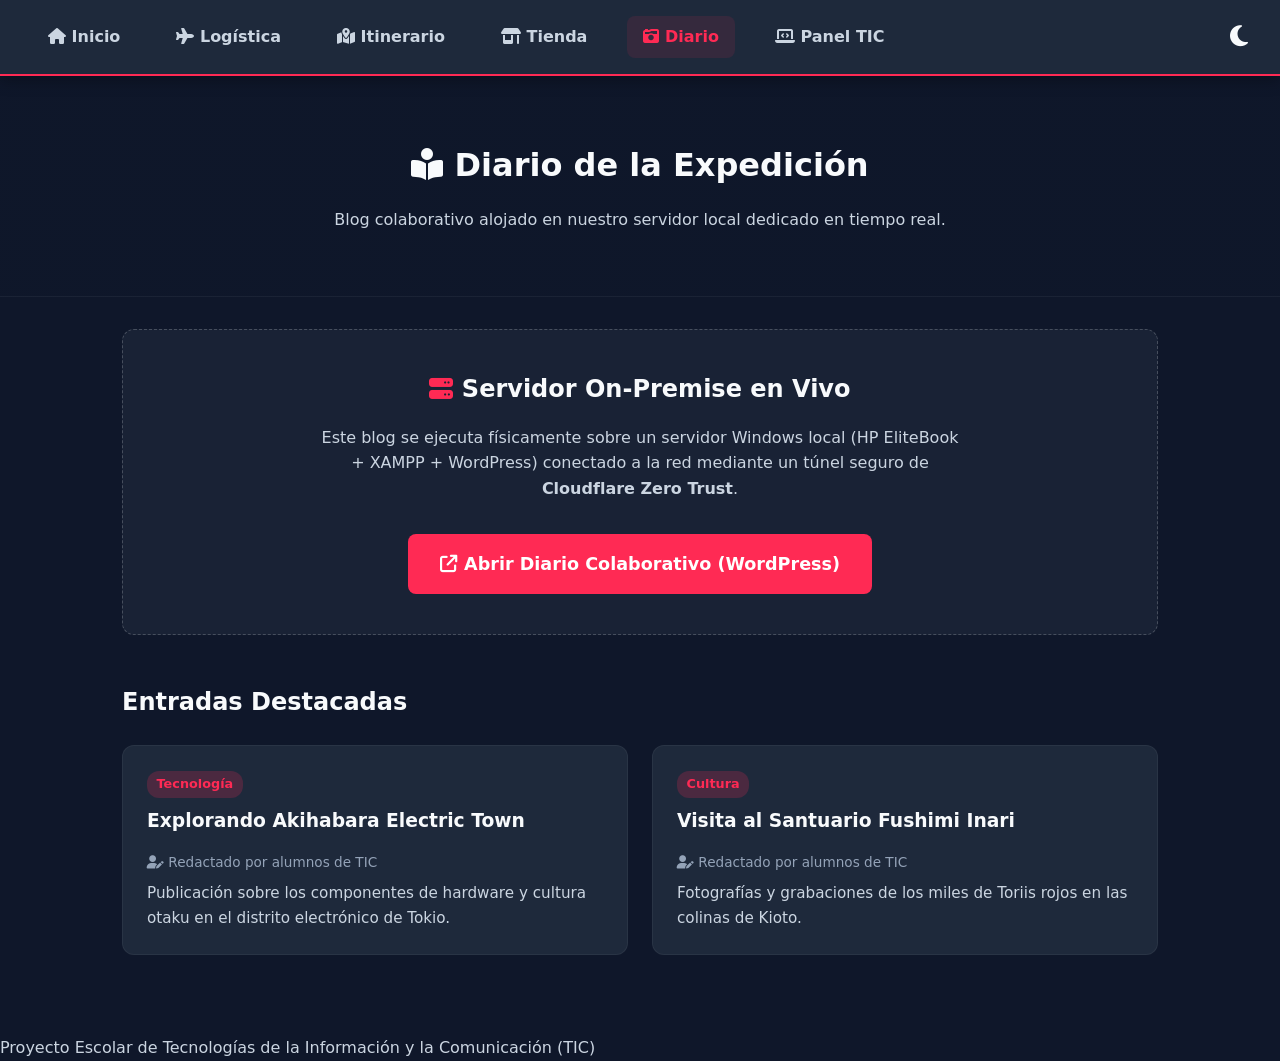
==== blog.html @ 3f595bf6 "Add files via upload" ====
<!DOCTYPE html>
<html lang="es">
<head>
  <meta charset="UTF-8">
  <meta name="viewport" content="width=device-width, initial-scale=1.0">
  <title>Diario de Viaje | Expedición Japón 2027</title>
  <link rel="stylesheet" href="https://cdnjs.cloudflare.com/ajax/libs/font-awesome/6.4.0/css/all.min.css">
  <link rel="stylesheet" href="css/style.css">
</head>
<body>

  <nav style="display: flex; justify-content: space-between; align-items: center; flex-wrap: wrap;">
    <button id="menu-toggle" class="btn-menu" title="Abrir menú">
      <i class="fa-solid fa-bars"></i>
    </button>
    <div class="nav-links" id="nav-links">
      <a href="index.html"><i class="fa-solid fa-house"></i> Inicio</a>
      <a href="logistica.html"><i class="fa-solid fa-plane"></i> Logística</a>
      <a href="itinerario.html"><i class="fa-solid fa-map-location-dot"></i> Itinerario</a>
      <a href="tienda.html"><i class="fa-solid fa-shop"></i> Tienda</a>
      <a href="blog.html" class="active"><i class="fa-solid fa-camera-retro"></i> Diario</a>
      <a href="proyecto-tic.html"><i class="fa-solid fa-laptop-code"></i> Panel TIC</a>
    </div>
    <button id="theme-toggle" class="btn-theme" title="Modo Tokyo Night">
      <i class="fa-solid fa-moon"></i>
    </button>
  </nav>

  <header>
    <h1><i class="fa-solid fa-book-open-reader"></i> Diario de la Expedición</h1>
    <p>Blog colaborativo alojado en nuestro servidor local dedicado en tiempo real.</p>
  </header>

  <div class="container">
    
    <!-- Portal de acceso al Servidor Físico -->
    <section class="reveal" style="text-align: center; background: rgba(30, 41, 59, 0.7); padding: 2.5rem 1.5rem; border-radius: 12px; border: 1px dashed rgba(255,255,255,0.2);">
      <h2><i class="fa-solid fa-server" style="color: var(--primary);"></i> Servidor On-Premise en Vivo</h2>
      <p style="margin: 1rem auto; max-width: 650px; color: #cbd5e1;">
        Este blog se ejecuta físicamente sobre un servidor Windows local (HP EliteBook + XAMPP + WordPress) conectado a la red mediante un túnel seguro de <strong>Cloudflare Zero Trust</strong>.
      </p>
      
      <!-- Reemplaza el href con la URL que te arroje Cloudflare Tunnel en clase -->
      <a href="https://tu-blog-japon.trycloudflare.com" target="_blank" class="btn-submit" style="display: inline-block; text-decoration: none; font-size: 1.1rem; padding: 1rem 2rem; margin-top: 1rem;">
        <i class="fa-solid fa-arrow-up-right-from-square"></i> Abrir Diario Colaborativo (WordPress)
      </a>
    </section>

    <!-- Muestra gráfica de publicaciones -->
    <section class="reveal">
      <h2>Entradas Destacadas</h2>
      <div class="blog-grid" style="display: grid; grid-template-columns: repeat(auto-fit, minmax(280px, 1fr)); gap: 1.5rem; margin-top: 1.5rem;">
        
        <article class="blog-card" style="background: #1E293B; border-radius: 12px; overflow: hidden; border: 1px solid rgba(255,255,255,0.05);">
          <div class="blog-content" style="padding: 1.5rem;">
            <span class="badge" style="margin-bottom: 0.5rem; display: inline-block;">Tecnología</span>
            <h3>Explorando Akihabara Electric Town</h3>
            <p class="blog-author" style="font-size: 0.85rem; color: #94a3b8; margin: 0.5rem 0;"><i class="fa-solid fa-user-pen"></i> Redactado por alumnos de TIC</p>
            <p style="font-size: 0.95rem; color: #cbd5e1;">Publicación sobre los componentes de hardware y cultura otaku en el distrito electrónico de Tokio.</p>
          </div>
        </article>

        <article class="blog-card" style="background: #1E293B; border-radius: 12px; overflow: hidden; border: 1px solid rgba(255,255,255,0.05);">
          <div class="blog-content" style="padding: 1.5rem;">
            <span class="badge" style="margin-bottom: 0.5rem; display: inline-block;">Cultura</span>
            <h3>Visita al Santuario Fushimi Inari</h3>
            <p class="blog-author" style="font-size: 0.85rem; color: #94a3b8; margin: 0.5rem 0;"><i class="fa-solid fa-user-pen"></i> Redactado por alumnos de TIC</p>
            <p style="font-size: 0.95rem; color: #cbd5e1;">Fotografías y grabaciones de los miles de Toriis rojos en las colinas de Kioto.</p>
          </div>
        </article>

      </div>
    </section>
  </div>

  <footer>
    <p>Proyecto Escolar de Tecnologías de la Información y la Comunicación (TIC)</p>
  </footer>

  <script src="js/main.js"></script>
</body>
</html>
---- css/style.css ----
/* ========================================== */
/* VARIABLES GENERALES (TEMA TOKYO NIGHT)     */
/* ========================================== */
:root {
  --bg-color: #0f172a;        /* Fondo oscuro azulado */
  --card-bg: #1e293b;         /* Fondo de los contenedores/tarjetas */
  --text-main: #cbd5e1;       /* Gris claro para párrafos */
  --heading-color: #f8fafc;   /* Blanco para títulos */
  --primary: #FF2A54;         /* Rojo Japón vibrante */
  --primary-dark: #D90429;    /* Rojo Japón oscuro (hover) */
}

/* ========================================== */
/* RESET Y ESTILOS BASE                       */
/* ========================================== */
* {
  margin: 0;
  padding: 0;
  box-sizing: border-box;
  font-family: 'Segoe UI', system-ui, -apple-system, sans-serif;
}

body {
  background-color: var(--bg-color);
  color: var(--text-main);
  line-height: 1.6;
  overflow-x: hidden;
}

h1, h2, h3 {
  color: var(--heading-color);
  margin-bottom: 1rem;
}

.container {
  max-width: 1100px;
  margin: 0 auto;
  padding: 2rem;
}

/* ========================================== */
/* BARRA DE NAVEGACIÓN (NAV)                  */
/* ========================================== */
nav {
  background-color: var(--card-bg);
  padding: 1rem 2rem;
  position: sticky;
  top: 0;
  z-index: 1000;
  box-shadow: 0 4px 15px rgba(0,0,0,0.3);
  border-bottom: 2px solid var(--primary);
}

.nav-links {
  display: flex;
  gap: 1.5rem;
}

.nav-links a {
  color: var(--text-main);
  text-decoration: none;
  font-weight: 600;
  padding: 0.5rem 1rem;
  border-radius: 8px;
  transition: all 0.3s ease;
}

.nav-links a:hover, .nav-links a.active {
  background-color: rgba(255, 42, 84, 0.1);
  color: var(--primary);
}

.btn-menu, .btn-theme {
  background: none;
  border: none;
  color: var(--heading-color);
  font-size: 1.5rem;
  cursor: pointer;
}

.btn-menu {
  display: none; /* Se muestra solo en móviles */
}

/* ========================================== */
/* CABECERAS Y BOTONES                        */
/* ========================================== */
header {
  text-align: center;
  padding: 4rem 2rem;
  background: linear-gradient(rgba(15, 23, 42, 0.9), rgba(15, 23, 42, 0.9)), url('https://images.unsplash.com/photo-1493976040374-85c8e12f0c0e?auto=format&fit=crop&w=1920&q=80') center/cover;
  border-bottom: 1px solid rgba(255,255,255,0.05);
}

.btn-submit {
  background-color: var(--primary);
  color: white;
  padding: 0.8rem 1.5rem;
  border: none;
  border-radius: 8px;
  font-weight: bold;
  cursor: pointer;
  transition: background 0.3s ease, transform 0.2s ease;
}

.btn-submit:hover {
  background-color: var(--primary-dark);
  transform: translateY(-2px);
}

/* ========================================== */
/* LÍNEA DE TIEMPO (ITINERARIO)               */
/* ========================================== */
.timeline {
  position: relative;
  border-left: 3px solid var(--primary);
  margin: 2rem 0;
  padding-left: 2rem;
}

.timeline-item {
  background: var(--card-bg);
  padding: 1.5rem;
  border-radius: 12px;
  margin-bottom: 1.5rem;
  border: 1px solid rgba(255,255,255,0.05);
  position: relative;
}

.timeline-item::before {
  content: '';
  position: absolute;
  width: 15px;
  height: 15px;
  background: var(--primary);
  border-radius: 50%;
  left: -2.6rem;
  top: 1.5rem;
}

.timeline-title {
  font-size: 1.2rem;
  color: var(--heading-color);
  font-weight: bold;
}

.badge {
  background: rgba(255, 42, 84, 0.2);
  color: var(--primary);
  padding: 0.2rem 0.6rem;
  border-radius: 12px;
  font-size: 0.8rem;
  font-weight: bold;
}

/* ========================================== */
/* CUADRÍCULA DEL BLOG Y FORMS (NUEVO)        */
/* ========================================== */
.blog-grid {
  display: grid;
  grid-template-columns: repeat(auto-fit, minmax(300px, 1fr));
  gap: 2rem;
  margin-top: 1rem;
}

.blog-card {
  transition: transform 0.3s ease, box-shadow 0.3s ease;
}

.blog-card:hover {
  transform: translateY(-5px);
  box-shadow: 0 10px 25px rgba(0, 0, 0, 0.4);
}

/* Animación de los elementos al hacer scroll */
.reveal {
  margin-bottom: 3rem;
  animation: fadeIn 0.8s ease-in-out;
}

@keyframes fadeIn {
  from { opacity: 0; transform: translateY(20px); }
  to { opacity: 1; transform: translateY(0); }
}

/* Efecto Sakura (Solo para Index) */
#sakura-container {
  position: fixed;
  top: 0;
  left: 0;
  width: 100vw;
  height: 100vh;
  pointer-events: none;
  z-index: 9999;
  overflow: hidden;
}

.sakura-petal {
  position: absolute;
  background-color: #ffb7c5;
  border-radius: 15px 0px 15px 0px;
  opacity: 0.8;
  animation: fall linear infinite;
}

@keyframes fall {
  0% { transform: translateY(-10vh) rotate(0deg); opacity: 0; }
  10% { opacity: 0.8; }
  100% { transform: translateY(100vh) rotate(360deg); opacity: 0.2; }
}

/* ========================================== */
/* RESPONSIVE DESIGN (MÓVILES)                */
/* ========================================== */
@media (max-width: 768px) {
  .btn-menu {
    display: block;
  }
  .nav-links {
    display: none;
    flex-direction: column;
    width: 100%;
    margin-top: 1rem;
    text-align: center;
  }
  .nav-links.active {
    display: flex;
  }
}
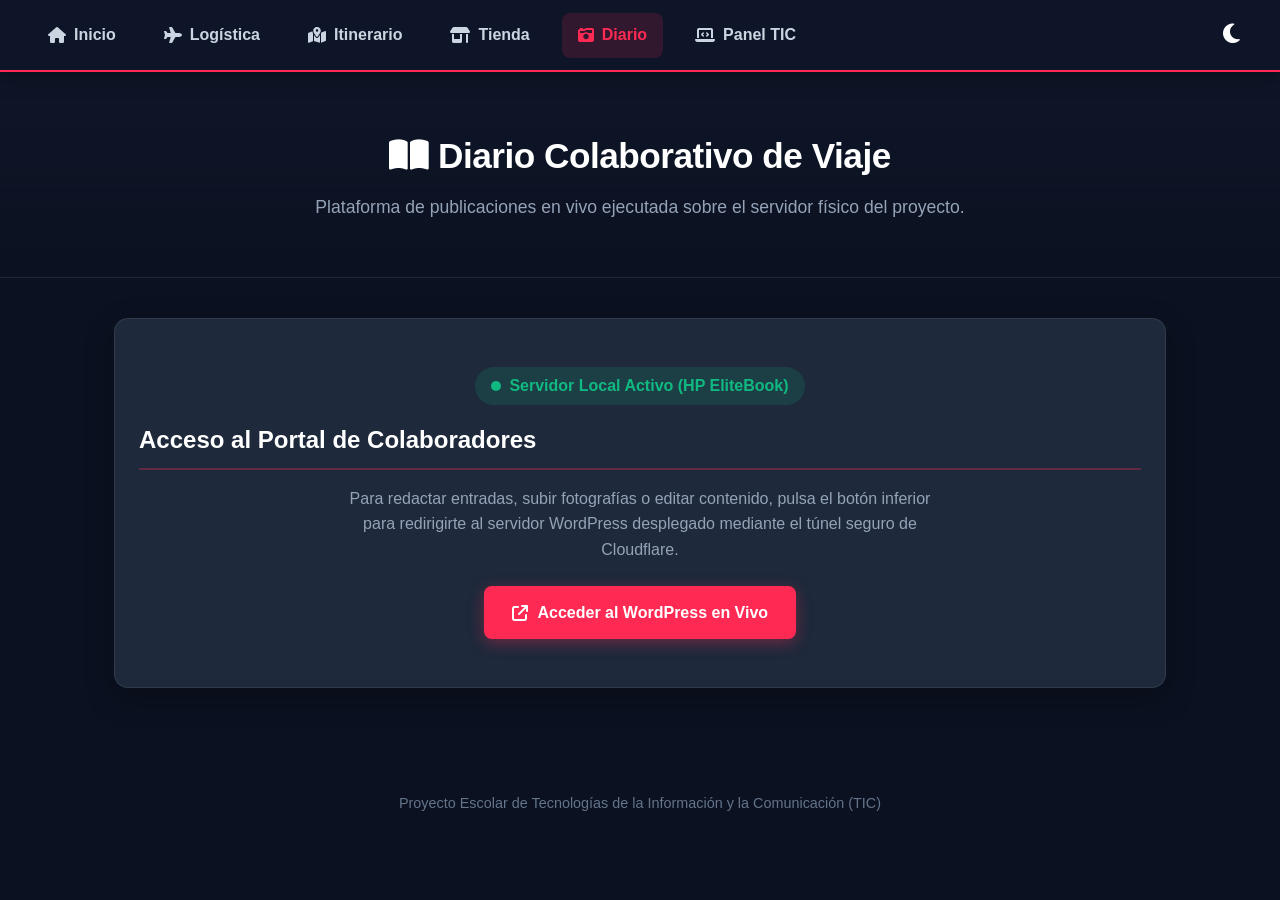
==== commit 539756a8: "Add files via upload" ====
--- a/blog.html
+++ b/blog.html
@@ -9,72 +9,53 @@
 </head>
 <body>
 
-  <nav style="display: flex; justify-content: space-between; align-items: center; flex-wrap: wrap;">
-    <button id="menu-toggle" class="btn-menu" title="Abrir menú">
-      <i class="fa-solid fa-bars"></i>
-    </button>
-    <div class="nav-links" id="nav-links">
-      <a href="index.html"><i class="fa-solid fa-house"></i> Inicio</a>
-      <a href="logistica.html"><i class="fa-solid fa-plane"></i> Logística</a>
-      <a href="itinerario.html"><i class="fa-solid fa-map-location-dot"></i> Itinerario</a>
-      <a href="tienda.html"><i class="fa-solid fa-shop"></i> Tienda</a>
-      <a href="blog.html" class="active"><i class="fa-solid fa-camera-retro"></i> Diario</a>
-      <a href="proyecto-tic.html"><i class="fa-solid fa-laptop-code"></i> Panel TIC</a>
+  <nav>
+    <div style="display: flex; justify-content: space-between; align-items: center; flex-wrap: wrap;">
+      <button id="menu-toggle" class="btn-menu" title="Abrir menú">
+        <i class="fa-solid fa-bars"></i>
+      </button>
+      <div class="nav-links" id="nav-links">
+        <a href="index.html"><i class="fa-solid fa-house"></i> Inicio</a>
+        <a href="logistica.html"><i class="fa-solid fa-plane"></i> Logística</a>
+        <a href="itinerario.html"><i class="fa-solid fa-map-location-dot"></i> Itinerario</a>
+        <a href="tienda.html"><i class="fa-solid fa-shop"></i> Tienda</a>
+        <a href="blog.html" class="active"><i class="fa-solid fa-camera-retro"></i> Diario</a>
+        <a href="proyecto-tic.html"><i class="fa-solid fa-laptop-code"></i> Panel TIC</a>
+      </div>
+      <button id="theme-toggle" class="btn-theme" title="Modo Tokyo Night">
+        <i class="fa-solid fa-moon"></i>
+      </button>
     </div>
-    <button id="theme-toggle" class="btn-theme" title="Modo Tokyo Night">
-      <i class="fa-solid fa-moon"></i>
-    </button>
   </nav>
 
   <header>
-    <h1><i class="fa-solid fa-book-open-reader"></i> Diario de la Expedición</h1>
-    <p>Blog colaborativo alojado en nuestro servidor local dedicado en tiempo real.</p>
+    <h1><i class="fa-solid fa-book-open"></i> Diario Colaborativo de Viaje</h1>
+    <p>Plataforma de publicaciones en vivo ejecutada sobre el servidor físico del proyecto.</p>
   </header>
 
   <div class="container">
     
-    <!-- Portal de acceso al Servidor Físico -->
-    <section class="reveal" style="text-align: center; background: rgba(30, 41, 59, 0.7); padding: 2.5rem 1.5rem; border-radius: 12px; border: 1px dashed rgba(255,255,255,0.2);">
-      <h2><i class="fa-solid fa-server" style="color: var(--primary);"></i> Servidor On-Premise en Vivo</h2>
-      <p style="margin: 1rem auto; max-width: 650px; color: #cbd5e1;">
-        Este blog se ejecuta físicamente sobre un servidor Windows local (HP EliteBook + XAMPP + WordPress) conectado a la red mediante un túnel seguro de <strong>Cloudflare Zero Trust</strong>.
+    <!-- Estado del Servidor Local -->
+    <section class="reveal" style="text-align: center; padding: 3rem 1.5rem;">
+      <div style="display: inline-flex; align-items: center; gap: 0.5rem; background: rgba(16, 185, 129, 0.15); color: #10b981; padding: 0.4rem 1rem; border-radius: 20px; font-weight: bold; margin-bottom: 1rem;">
+        <span style="width: 10px; height: 10px; background: #10b981; border-radius: 50%; display: inline-block;"></span> Servidor Local Activo (HP EliteBook)
+      </div>
+      <h2>Acceso al Portal de Colaboradores</h2>
+      <p style="max-width: 600px; margin: 0.5rem auto 1.5rem; color: #94a3b8;">
+        Para redactar entradas, subir fotografías o editar contenido, pulsa el botón inferior para redirigirte al servidor WordPress desplegado mediante el túnel seguro de Cloudflare.
       </p>
       
-      <!-- Reemplaza el href con la URL que te arroje Cloudflare Tunnel en clase -->
-      <a href="https://tu-blog-japon.trycloudflare.com" target="_blank" class="btn-submit" style="display: inline-block; text-decoration: none; font-size: 1.1rem; padding: 1rem 2rem; margin-top: 1rem;">
-        <i class="fa-solid fa-arrow-up-right-from-square"></i> Abrir Diario Colaborativo (WordPress)
+      <a href="https://tu-blog-japon.trycloudflare.com" target="_blank" class="btn-primary">
+        <i class="fa-solid fa-arrow-up-right-from-square"></i> Acceder al WordPress en Vivo
       </a>
     </section>
 
-    <!-- Muestra gráfica de publicaciones -->
-    <section class="reveal">
-      <h2>Entradas Destacadas</h2>
-      <div class="blog-grid" style="display: grid; grid-template-columns: repeat(auto-fit, minmax(280px, 1fr)); gap: 1.5rem; margin-top: 1.5rem;">
-        
-        <article class="blog-card" style="background: #1E293B; border-radius: 12px; overflow: hidden; border: 1px solid rgba(255,255,255,0.05);">
-          <div class="blog-content" style="padding: 1.5rem;">
-            <span class="badge" style="margin-bottom: 0.5rem; display: inline-block;">Tecnología</span>
-            <h3>Explorando Akihabara Electric Town</h3>
-            <p class="blog-author" style="font-size: 0.85rem; color: #94a3b8; margin: 0.5rem 0;"><i class="fa-solid fa-user-pen"></i> Redactado por alumnos de TIC</p>
-            <p style="font-size: 0.95rem; color: #cbd5e1;">Publicación sobre los componentes de hardware y cultura otaku en el distrito electrónico de Tokio.</p>
-          </div>
-        </article>
-
-        <article class="blog-card" style="background: #1E293B; border-radius: 12px; overflow: hidden; border: 1px solid rgba(255,255,255,0.05);">
-          <div class="blog-content" style="padding: 1.5rem;">
-            <span class="badge" style="margin-bottom: 0.5rem; display: inline-block;">Cultura</span>
-            <h3>Visita al Santuario Fushimi Inari</h3>
-            <p class="blog-author" style="font-size: 0.85rem; color: #94a3b8; margin: 0.5rem 0;"><i class="fa-solid fa-user-pen"></i> Redactado por alumnos de TIC</p>
-            <p style="font-size: 0.95rem; color: #cbd5e1;">Fotografías y grabaciones de los miles de Toriis rojos en las colinas de Kioto.</p>
-          </div>
-        </article>
-
-      </div>
-    </section>
   </div>
 
   <footer>
-    <p>Proyecto Escolar de Tecnologías de la Información y la Comunicación (TIC)</p>
+    <p style="text-align: center; padding: 2rem 0; color: #64748b; font-size: 0.9rem;">
+      Proyecto Escolar de Tecnologías de la Información y la Comunicación (TIC)
+    </p>
   </footer>
 
   <script src="js/main.js"></script>
--- a/css/style.css
+++ b/css/style.css
@@ -2,188 +2,329 @@
 /* VARIABLES GENERALES (TEMA TOKYO NIGHT)     */
 /* ========================================== */
 :root {
-  --bg-color: #0f172a;        /* Fondo oscuro azulado */
-  --card-bg: #1e293b;         /* Fondo de los contenedores/tarjetas */
-  --text-main: #cbd5e1;       /* Gris claro para párrafos */
-  --heading-color: #f8fafc;   /* Blanco para títulos */
-  --primary: #FF2A54;         /* Rojo Japón vibrante */
-  --primary-dark: #D90429;    /* Rojo Japón oscuro (hover) */
-}
-
-/* ========================================== */
-/* RESET Y ESTILOS BASE                       */
+  --bg-color: #0b1120;        /* Fondo azul noche profundo */
+  --card-bg: #1e293b;         /* Tarjetas y contenedores */
+  --card-border: rgba(255, 255, 255, 0.08);
+  --text-main: #cbd5e1;       /* Texto secundario */
+  --heading-color: #ffffff;   /* Títulos */
+  --primary: #FF2A54;         /* Rojo Tokio corporativo */
+  --primary-dark: #d90429;    /* Rojo hover */
+  --accent-blue: #3b82f6;     /* Azul acento TIC */
+  --success: #10b981;         /* Verde estado */
+}
+
+/* ========================================== */
+/* RESET GENERAL Y ENLACES (FIX BOTONES)      */
 /* ========================================== */
 * {
   margin: 0;
   padding: 0;
   box-sizing: border-box;
-  font-family: 'Segoe UI', system-ui, -apple-system, sans-serif;
+  font-family: 'Segoe UI', -apple-system, BlinkMacSystemFont, Roboto, sans-serif;
 }
 
 body {
   background-color: var(--bg-color);
   color: var(--text-main);
   line-height: 1.6;
+  min-height: 100vh;
   overflow-x: hidden;
 }
 
-h1, h2, h3 {
+/* RESET DE NAVEGACIÓN Y ENLACES - Evita que se pongan morados */
+a, a:visited, a:hover, a:active {
+  text-decoration: none;
+  color: inherit;
+}
+
+h1, h2, h3, h4 {
   color: var(--heading-color);
-  margin-bottom: 1rem;
+  font-weight: 700;
 }
 
 .container {
   max-width: 1100px;
   margin: 0 auto;
-  padding: 2rem;
+  padding: 2.5rem 1.5rem;
 }
 
 /* ========================================== */
 /* BARRA DE NAVEGACIÓN (NAV)                  */
 /* ========================================== */
 nav {
-  background-color: var(--card-bg);
-  padding: 1rem 2rem;
+  background-color: rgba(15, 23, 42, 0.95);
+  backdrop-filter: blur(10px);
+  padding: 0.8rem 2rem;
   position: sticky;
   top: 0;
   z-index: 1000;
-  box-shadow: 0 4px 15px rgba(0,0,0,0.3);
   border-bottom: 2px solid var(--primary);
+  box-shadow: 0 4px 20px rgba(0, 0, 0, 0.4);
 }
 
 .nav-links {
   display: flex;
-  gap: 1.5rem;
+  gap: 1rem;
+  align-items: center;
 }
 
 .nav-links a {
-  color: var(--text-main);
-  text-decoration: none;
+  color: var(--text-main) !important;
   font-weight: 600;
-  padding: 0.5rem 1rem;
+  padding: 0.6rem 1rem;
   border-radius: 8px;
-  transition: all 0.3s ease;
+  transition: all 0.25s ease;
+  display: flex;
+  align-items: center;
+  gap: 0.5rem;
 }
 
 .nav-links a:hover, .nav-links a.active {
-  background-color: rgba(255, 42, 84, 0.1);
-  color: var(--primary);
+  background-color: rgba(255, 42, 84, 0.15);
+  color: var(--primary) !important;
 }
 
 .btn-menu, .btn-theme {
   background: none;
   border: none;
   color: var(--heading-color);
-  font-size: 1.5rem;
+  font-size: 1.4rem;
   cursor: pointer;
+  padding: 0.5rem;
 }
 
 .btn-menu {
-  display: none; /* Se muestra solo en móviles */
-}
-
-/* ========================================== */
-/* CABECERAS Y BOTONES                        */
+  display: none;
+}
+
+/* ========================================== */
+/* BOTONES PERSONALIZADOS                     */
+/* ========================================== */
+.btn-primary,
+.btn-submit,
+a.btn-primary,
+a.btn-submit,
+a.btn-primary:visited,
+a.btn-submit:visited {
+  display: inline-flex;
+  align-items: center;
+  justify-content: center;
+  gap: 0.6rem;
+  background-color: var(--primary);
+  color: #ffffff !important;
+  padding: 0.85rem 1.75rem;
+  border-radius: 8px;
+  font-weight: 700;
+  font-size: 1rem;
+  border: none;
+  cursor: pointer;
+  box-shadow: 0 4px 15px rgba(255, 42, 84, 0.35);
+  transition: all 0.25s ease;
+}
+
+.btn-primary:hover,
+.btn-submit:hover,
+a.btn-primary:hover,
+a.btn-submit:hover {
+  background-color: var(--primary-dark);
+  transform: translateY(-2px);
+  box-shadow: 0 6px 20px rgba(255, 42, 84, 0.5);
+  color: #ffffff !important;
+}
+
+.btn-secondary,
+a.btn-secondary,
+a.btn-secondary:visited {
+  display: inline-flex;
+  align-items: center;
+  justify-content: center;
+  gap: 0.6rem;
+  background: rgba(255, 255, 255, 0.06);
+  color: #ffffff !important;
+  padding: 0.85rem 1.75rem;
+  border-radius: 8px;
+  font-weight: 600;
+  font-size: 1rem;
+  border: 1px solid rgba(255, 255, 255, 0.2);
+  cursor: pointer;
+  transition: all 0.25s ease;
+}
+
+.btn-secondary:hover,
+a.btn-secondary:hover {
+  background: rgba(255, 255, 255, 0.15);
+  border-color: rgba(255, 255, 255, 0.4);
+  transform: translateY(-2px);
+  color: #ffffff !important;
+}
+
+/* ========================================== */
+/* HEADER PRINCIPAL                           */
 /* ========================================== */
 header {
   text-align: center;
-  padding: 4rem 2rem;
-  background: linear-gradient(rgba(15, 23, 42, 0.9), rgba(15, 23, 42, 0.9)), url('https://images.unsplash.com/photo-1493976040374-85c8e12f0c0e?auto=format&fit=crop&w=1920&q=80') center/cover;
-  border-bottom: 1px solid rgba(255,255,255,0.05);
-}
-
-.btn-submit {
-  background-color: var(--primary);
-  color: white;
-  padding: 0.8rem 1.5rem;
-  border: none;
+  padding: 3.5rem 1.5rem;
+  background: linear-gradient(180deg, rgba(15, 23, 42, 0.8) 0%, var(--bg-color) 100%), 
+              url('https://images.unsplash.com/photo-1493976040374-85c8e12f0c0e?auto=format&fit=crop&w=1920&q=80') center/cover;
+  border-bottom: 1px solid var(--card-border);
+}
+
+header h1 {
+  font-size: 2.2rem;
+  margin-bottom: 0.5rem;
+  letter-spacing: -0.5px;
+}
+
+header p {
+  color: #94a3b8;
+  font-size: 1.1rem;
+  max-width: 650px;
+  margin: 0 auto;
+}
+
+/* ========================================== */
+/* SECCIONES Y TARJETAS                       */
+/* ========================================== */
+.reveal {
+  background: var(--card-bg);
+  border-radius: 14px;
+  padding: 2rem;
+  margin-bottom: 2rem;
+  border: 1px solid var(--card-border);
+  box-shadow: 0 10px 30px rgba(0, 0, 0, 0.25);
+}
+
+.reveal h2 {
+  font-size: 1.5rem;
+  margin-bottom: 1rem;
+  display: flex;
+  align-items: center;
+  gap: 0.75rem;
+  border-bottom: 2px solid rgba(255, 42, 84, 0.3);
+  padding-bottom: 0.5rem;
+}
+
+.grid-cards {
+  display: grid;
+  grid-template-columns: repeat(auto-fit, minmax(280px, 1fr));
+  gap: 1.5rem;
+  margin-top: 1.5rem;
+}
+
+.card {
+  background: rgba(15, 23, 42, 0.6);
+  padding: 1.5rem;
+  border-radius: 12px;
+  border: 1px solid var(--card-border);
+  transition: transform 0.3s ease, border-color 0.3s ease;
+}
+
+.card:hover {
+  transform: translateY(-4px);
+  border-color: rgba(255, 42, 84, 0.4);
+}
+
+/* ========================================== */
+/* CALCULADORA DE TIENDA                      */
+/* ========================================== */
+.calc-container {
+  background: rgba(15, 23, 42, 0.8);
+  border-radius: 12px;
+  padding: 1.5rem;
+  border: 1px solid rgba(255, 255, 255, 0.1);
+  margin-top: 1.5rem;
+}
+
+.calc-row {
+  display: flex;
+  justify-content: space-between;
+  align-items: center;
+  padding: 1rem 0;
+  border-bottom: 1px solid rgba(255, 255, 255, 0.08);
+}
+
+.calc-row:last-child {
+  border-bottom: none;
+}
+
+.calc-item-info h4 {
+  font-size: 1.05rem;
+}
+
+.calc-item-info p {
+  font-size: 0.85rem;
+  color: #94a3b8;
+}
+
+.qty-control {
+  display: flex;
+  align-items: center;
+  gap: 0.5rem;
+  background: var(--card-bg);
+  padding: 0.3rem 0.6rem;
   border-radius: 8px;
+  border: 1px solid rgba(255, 255, 255, 0.1);
+}
+
+.btn-qty {
+  background: var(--primary);
+  color: #fff;
+  border: none;
+  width: 28px;
+  height: 28px;
+  border-radius: 6px;
   font-weight: bold;
   cursor: pointer;
-  transition: background 0.3s ease, transform 0.2s ease;
-}
-
-.btn-submit:hover {
-  background-color: var(--primary-dark);
-  transform: translateY(-2px);
-}
-
-/* ========================================== */
-/* LÍNEA DE TIEMPO (ITINERARIO)               */
-/* ========================================== */
-.timeline {
-  position: relative;
-  border-left: 3px solid var(--primary);
-  margin: 2rem 0;
-  padding-left: 2rem;
-}
-
-.timeline-item {
-  background: var(--card-bg);
-  padding: 1.5rem;
+}
+
+.qty-input {
+  width: 35px;
+  text-align: center;
+  background: transparent;
+  border: none;
+  color: #fff;
+  font-weight: bold;
+  font-size: 1rem;
+}
+
+.calc-total-box {
+  margin-top: 1.5rem;
+  padding-top: 1.5rem;
+  border-top: 2px dashed rgba(255, 255, 255, 0.15);
+  display: flex;
+  justify-content: space-between;
+  align-items: center;
+  flex-wrap: wrap;
+  gap: 1rem;
+}
+
+.total-price {
+  font-size: 1.8rem;
+  font-weight: 800;
+  color: var(--primary);
+}
+
+/* ========================================== */
+/* CONTENEDOR DE MICROSOFT FORMS              */
+/* ========================================== */
+.forms-frame-wrapper {
+  width: 100%;
+  background: #ffffff;
   border-radius: 12px;
-  margin-bottom: 1.5rem;
-  border: 1px solid rgba(255,255,255,0.05);
-  position: relative;
-}
-
-.timeline-item::before {
-  content: '';
-  position: absolute;
-  width: 15px;
-  height: 15px;
-  background: var(--primary);
-  border-radius: 50%;
-  left: -2.6rem;
-  top: 1.5rem;
-}
-
-.timeline-title {
-  font-size: 1.2rem;
-  color: var(--heading-color);
-  font-weight: bold;
-}
-
-.badge {
-  background: rgba(255, 42, 84, 0.2);
-  color: var(--primary);
-  padding: 0.2rem 0.6rem;
-  border-radius: 12px;
-  font-size: 0.8rem;
-  font-weight: bold;
-}
-
-/* ========================================== */
-/* CUADRÍCULA DEL BLOG Y FORMS (NUEVO)        */
-/* ========================================== */
-.blog-grid {
-  display: grid;
-  grid-template-columns: repeat(auto-fit, minmax(300px, 1fr));
-  gap: 2rem;
+  overflow: hidden;
+  box-shadow: 0 10px 25px rgba(0, 0, 0, 0.5);
   margin-top: 1rem;
 }
 
-.blog-card {
-  transition: transform 0.3s ease, box-shadow 0.3s ease;
-}
-
-.blog-card:hover {
-  transform: translateY(-5px);
-  box-shadow: 0 10px 25px rgba(0, 0, 0, 0.4);
-}
-
-/* Animación de los elementos al hacer scroll */
-.reveal {
-  margin-bottom: 3rem;
-  animation: fadeIn 0.8s ease-in-out;
-}
-
-@keyframes fadeIn {
-  from { opacity: 0; transform: translateY(20px); }
-  to { opacity: 1; transform: translateY(0); }
-}
-
-/* Efecto Sakura (Solo para Index) */
+.forms-frame-wrapper iframe {
+  width: 100%;
+  height: 650px;
+  border: none;
+}
+
+/* ========================================== */
+/* EFECTO SAKURA (CUIDADO CONTROLADO)         */
+/* ========================================== */
 #sakura-container {
   position: fixed;
   top: 0;
@@ -191,7 +332,7 @@
   width: 100vw;
   height: 100vh;
   pointer-events: none;
-  z-index: 9999;
+  z-index: 1;
   overflow: hidden;
 }
 
@@ -199,18 +340,19 @@
   position: absolute;
   background-color: #ffb7c5;
   border-radius: 15px 0px 15px 0px;
-  opacity: 0.8;
+  opacity: 0.6;
+  pointer-events: none;
   animation: fall linear infinite;
 }
 
 @keyframes fall {
-  0% { transform: translateY(-10vh) rotate(0deg); opacity: 0; }
-  10% { opacity: 0.8; }
-  100% { transform: translateY(100vh) rotate(360deg); opacity: 0.2; }
-}
-
-/* ========================================== */
-/* RESPONSIVE DESIGN (MÓVILES)                */
+  0% { transform: translateY(-5vh) rotate(0deg); opacity: 0; }
+  10% { opacity: 0.6; }
+  100% { transform: translateY(105vh) rotate(360deg); opacity: 0.1; }
+}
+
+/* ========================================== */
+/* RESPONSIVE DESIGN                         */
 /* ========================================== */
 @media (max-width: 768px) {
   .btn-menu {
@@ -221,7 +363,6 @@
     flex-direction: column;
     width: 100%;
     margin-top: 1rem;
-    text-align: center;
   }
   .nav-links.active {
     display: flex;
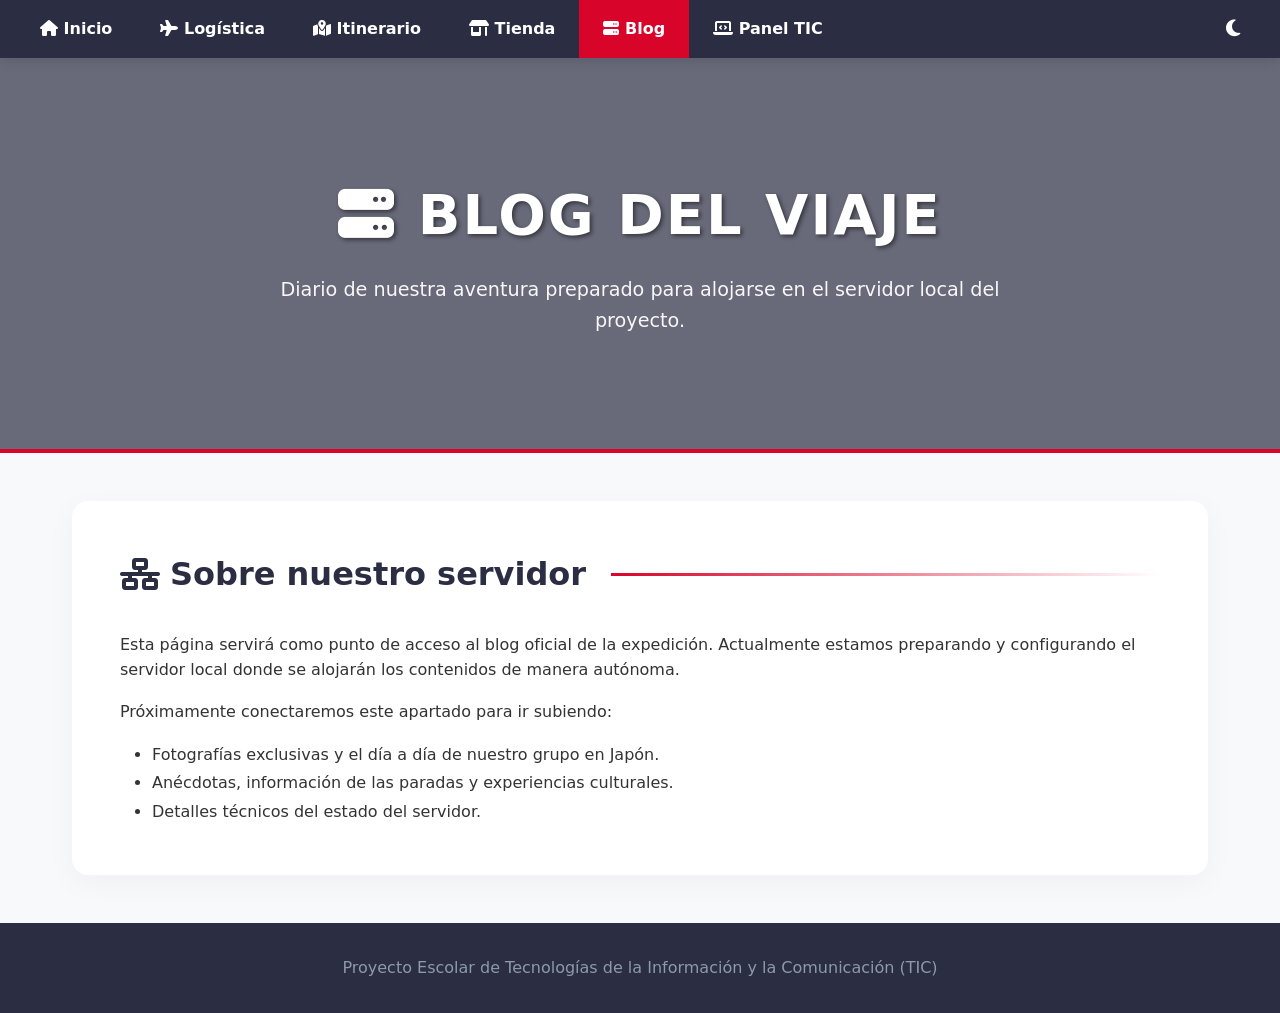
==== commit d4e17671: "Add files via upload" ====
--- a/blog.html
+++ b/blog.html
@@ -3,59 +3,49 @@
 <head>
   <meta charset="UTF-8">
   <meta name="viewport" content="width=device-width, initial-scale=1.0">
-  <title>Diario de Viaje | Expedición Japón 2027</title>
+  <title>Blog del Servidor | Viaje a Japón 2027</title>
   <link rel="stylesheet" href="https://cdnjs.cloudflare.com/ajax/libs/font-awesome/6.4.0/css/all.min.css">
   <link rel="stylesheet" href="css/style.css">
 </head>
 <body>
 
-  <nav>
-    <div style="display: flex; justify-content: space-between; align-items: center; flex-wrap: wrap;">
-      <button id="menu-toggle" class="btn-menu" title="Abrir menú">
-        <i class="fa-solid fa-bars"></i>
-      </button>
-      <div class="nav-links" id="nav-links">
-        <a href="index.html"><i class="fa-solid fa-house"></i> Inicio</a>
-        <a href="logistica.html"><i class="fa-solid fa-plane"></i> Logística</a>
-        <a href="itinerario.html"><i class="fa-solid fa-map-location-dot"></i> Itinerario</a>
-        <a href="tienda.html"><i class="fa-solid fa-shop"></i> Tienda</a>
-        <a href="blog.html" class="active"><i class="fa-solid fa-camera-retro"></i> Diario</a>
-        <a href="proyecto-tic.html"><i class="fa-solid fa-laptop-code"></i> Panel TIC</a>
-      </div>
-      <button id="theme-toggle" class="btn-theme" title="Modo Tokyo Night">
-        <i class="fa-solid fa-moon"></i>
-      </button>
+  <nav style="display: flex; justify-content: space-between; align-items: center; flex-wrap: wrap;">
+    <button id="menu-toggle" class="btn-menu" title="Abrir menú">
+      <i class="fa-solid fa-bars"></i>
+    </button>
+    <div class="nav-links" id="nav-links">
+      <a href="index.html"><i class="fa-solid fa-house"></i> Inicio</a>
+      <a href="logistica.html"><i class="fa-solid fa-plane"></i> Logística</a>
+      <a href="itinerario.html"><i class="fa-solid fa-map-location-dot"></i> Itinerario</a>
+      <a href="tienda.html"><i class="fa-solid fa-shop"></i> Tienda</a>
+      <a href="blog.html" class="active"><i class="fa-solid fa-server"></i> Blog</a>
+      <a href="proyecto-tic.html"><i class="fa-solid fa-laptop-code"></i> Panel TIC</a>
     </div>
+    <button id="theme-toggle" class="btn-theme" title="Modo Tokyo Night">
+      <i class="fa-solid fa-moon"></i>
+    </button>
   </nav>
 
   <header>
-    <h1><i class="fa-solid fa-book-open"></i> Diario Colaborativo de Viaje</h1>
-    <p>Plataforma de publicaciones en vivo ejecutada sobre el servidor físico del proyecto.</p>
+    <h1><i class="fa-solid fa-server"></i> Blog del Viaje</h1>
+    <p>Diario de nuestra aventura preparado para alojarse en el servidor local del proyecto.</p>
   </header>
 
   <div class="container">
-    
-    <!-- Estado del Servidor Local -->
-    <section class="reveal" style="text-align: center; padding: 3rem 1.5rem;">
-      <div style="display: inline-flex; align-items: center; gap: 0.5rem; background: rgba(16, 185, 129, 0.15); color: #10b981; padding: 0.4rem 1rem; border-radius: 20px; font-weight: bold; margin-bottom: 1rem;">
-        <span style="width: 10px; height: 10px; background: #10b981; border-radius: 50%; display: inline-block;"></span> Servidor Local Activo (HP EliteBook)
-      </div>
-      <h2>Acceso al Portal de Colaboradores</h2>
-      <p style="max-width: 600px; margin: 0.5rem auto 1.5rem; color: #94a3b8;">
-        Para redactar entradas, subir fotografías o editar contenido, pulsa el botón inferior para redirigirte al servidor WordPress desplegado mediante el túnel seguro de Cloudflare.
-      </p>
-      
-      <a href="https://tu-blog-japon.trycloudflare.com" target="_blank" class="btn-primary">
-        <i class="fa-solid fa-arrow-up-right-from-square"></i> Acceder al WordPress en Vivo
-      </a>
+    <section>
+      <h2><i class="fa-solid fa-network-wired"></i> Sobre nuestro servidor</h2>
+      <p style="margin-bottom: 1rem;">Esta página servirá como punto de acceso al blog oficial de la expedición. Actualmente estamos preparando y configurando el servidor local donde se alojarán los contenidos de manera autónoma.</p>
+      <p>Próximamente conectaremos este apartado para ir subiendo:</p>
+      <ul style="margin-top: 1rem; margin-left: 2rem; line-height: 1.8;">
+        <li>Fotografías exclusivas y el día a día de nuestro grupo en Japón.</li>
+        <li>Anécdotas, información de las paradas y experiencias culturales.</li>
+        <li>Detalles técnicos del estado del servidor.</li>
+      </ul>
     </section>
-
   </div>
 
   <footer>
-    <p style="text-align: center; padding: 2rem 0; color: #64748b; font-size: 0.9rem;">
-      Proyecto Escolar de Tecnologías de la Información y la Comunicación (TIC)
-    </p>
+    <p>Proyecto Escolar de Tecnologías de la Información y la Comunicación (TIC)</p>
   </footer>
 
   <script src="js/main.js"></script>
--- a/css/style.css
+++ b/css/style.css
@@ -1,330 +1,362 @@
-/* ========================================== */
-/* VARIABLES GENERALES (TEMA TOKYO NIGHT)     */
-/* ========================================== */
 :root {
-  --bg-color: #0b1120;        /* Fondo azul noche profundo */
-  --card-bg: #1e293b;         /* Tarjetas y contenedores */
-  --card-border: rgba(255, 255, 255, 0.08);
-  --text-main: #cbd5e1;       /* Texto secundario */
-  --heading-color: #ffffff;   /* Títulos */
-  --primary: #FF2A54;         /* Rojo Tokio corporativo */
-  --primary-dark: #d90429;    /* Rojo hover */
-  --accent-blue: #3b82f6;     /* Azul acento TIC */
-  --success: #10b981;         /* Verde estado */
-}
-
-/* ========================================== */
-/* RESET GENERAL Y ENLACES (FIX BOTONES)      */
-/* ========================================== */
+  --primary: #D90429;
+  --secondary: #2B2D42;
+  --light-bg: #F8F9FA;
+  --text: #333333;
+  --accent: #8D99AE;
+  --card-bg: #FFFFFF;
+}
+
+/* ========================================= */
+/* MODO TOKYO NIGHT (DARK MODE)              */
+/* ========================================= */
+body.tokyo-night {
+  --light-bg: #0F172A;
+  --card-bg: #1E293B;
+  --text: #F8FAFC;
+  --secondary: #0B1120;
+  --primary: #FF2A54;
+}
+
+body.tokyo-night .timeline-content {
+  background: #1E293B;
+  color: #e2e8f0;
+  border: 1px solid rgba(255, 255, 255, 0.1);
+}
+
+body.tokyo-night .info-card,
+body.tokyo-night .store-panel {
+  border-color: rgba(255, 255, 255, 0.1);
+  background: var(--card-bg);
+}
+
 * {
+  box-sizing: border-box;
   margin: 0;
   padding: 0;
-  box-sizing: border-box;
-  font-family: 'Segoe UI', -apple-system, BlinkMacSystemFont, Roboto, sans-serif;
+  font-family: 'Segoe UI', system-ui, sans-serif;
 }
 
 body {
-  background-color: var(--bg-color);
-  color: var(--text-main);
+  background-color: var(--light-bg);
+  color: var(--text);
   line-height: 1.6;
-  min-height: 100vh;
-  overflow-x: hidden;
-}
-
-/* RESET DE NAVEGACIÓN Y ENLACES - Evita que se pongan morados */
-a, a:visited, a:hover, a:active {
-  text-decoration: none;
-  color: inherit;
-}
-
-h1, h2, h3, h4 {
-  color: var(--heading-color);
-  font-weight: 700;
-}
-
-.container {
-  max-width: 1100px;
+  transition: background-color 0.3s ease, color 0.3s ease;
+}
+
+/* Header */
+header {
+  background: linear-gradient(rgba(43, 45, 66, 0.7), rgba(43, 45, 66, 0.7)),
+    url('https://images.unsplash.com/photo-1493976040374-85c8e12f0c0e?auto=format&fit=crop&w=1920&q=80') center/cover no-repeat;
+  color: white;
+  padding: 7rem 2rem;
+  text-align: center;
+  border-bottom: 4px solid var(--primary);
+}
+
+header h1 {
+  font-size: 3.5rem;
+  margin-bottom: 1rem;
+  text-transform: uppercase;
+  letter-spacing: 2px;
+  text-shadow: 2px 2px 4px rgba(0, 0, 0, 0.5);
+}
+
+header p {
+  font-size: 1.2rem;
+  max-width: 800px;
   margin: 0 auto;
-  padding: 2.5rem 1.5rem;
-}
-
-/* ========================================== */
-/* BARRA DE NAVEGACIÓN (NAV)                  */
-/* ========================================== */
+  opacity: 0.95;
+}
+
+/* Cuenta Atrás */
+.countdown-container {
+  display: flex;
+  justify-content: center;
+  gap: 15px;
+  margin-top: 2rem;
+  flex-wrap: wrap;
+}
+
+.countdown-box {
+  background: rgba(0, 0, 0, 0.6);
+  backdrop-filter: blur(5px);
+  padding: 1rem 1.5rem;
+  border-radius: 12px;
+  border: 1px solid rgba(255, 255, 255, 0.2);
+  min-width: 90px;
+}
+
+.countdown-box span {
+  display: block;
+  font-size: 2rem;
+  font-weight: bold;
+  color: var(--primary);
+}
+
+.countdown-box small {
+  text-transform: uppercase;
+  font-size: 0.8rem;
+  letter-spacing: 1px;
+  color: white;
+}
+
+/* Nav */
 nav {
-  background-color: rgba(15, 23, 42, 0.95);
-  backdrop-filter: blur(10px);
-  padding: 0.8rem 2rem;
+  background-color: var(--secondary);
   position: sticky;
   top: 0;
   z-index: 1000;
-  border-bottom: 2px solid var(--primary);
-  box-shadow: 0 4px 20px rgba(0, 0, 0, 0.4);
-}
-
-.nav-links {
-  display: flex;
-  gap: 1rem;
-  align-items: center;
-}
-
-.nav-links a {
-  color: var(--text-main) !important;
+  box-shadow: 0 4px 12px rgba(0, 0, 0, 0.1);
+  padding: 0 1rem;
+}
+
+nav a {
+  color: white;
+  padding: 1rem 1.5rem;
+  text-decoration: none;
   font-weight: 600;
-  padding: 0.6rem 1rem;
-  border-radius: 8px;
-  transition: all 0.25s ease;
+  transition: all 0.3s ease;
+}
+
+nav a:hover,
+nav a.active {
+  background-color: var(--primary);
+}
+
+.btn-theme {
+  background: transparent;
+  color: white;
+  border: none;
+  padding: 1rem 1.5rem;
+  font-size: 1.2rem;
+  cursor: pointer;
+  transition: all 0.3s ease;
+}
+
+.btn-theme:hover {
+  color: var(--primary);
+}
+
+/* Layout y Cards */
+.container {
+  max-width: 1200px;
+  margin: 3rem auto;
+  padding: 0 2rem;
+}
+
+section {
+  background: var(--card-bg);
+  padding: 3rem;
+  margin-bottom: 3rem;
+  border-radius: 16px;
+  box-shadow: 0 8px 30px rgba(0, 0, 0, 0.04);
+  transition: background-color 0.3s ease;
+}
+
+h2 {
+  color: var(--secondary);
+  font-size: 2rem;
+  margin-bottom: 2rem;
   display: flex;
   align-items: center;
-  gap: 0.5rem;
-}
-
-.nav-links a:hover, .nav-links a.active {
-  background-color: rgba(255, 42, 84, 0.15);
-  color: var(--primary) !important;
-}
-
-.btn-menu, .btn-theme {
-  background: none;
-  border: none;
-  color: var(--heading-color);
-  font-size: 1.4rem;
-  cursor: pointer;
-  padding: 0.5rem;
-}
-
-.btn-menu {
-  display: none;
-}
-
-/* ========================================== */
-/* BOTONES PERSONALIZADOS                     */
-/* ========================================== */
-.btn-primary,
-.btn-submit,
-a.btn-primary,
-a.btn-submit,
-a.btn-primary:visited,
-a.btn-submit:visited {
-  display: inline-flex;
-  align-items: center;
-  justify-content: center;
-  gap: 0.6rem;
-  background-color: var(--primary);
-  color: #ffffff !important;
-  padding: 0.85rem 1.75rem;
-  border-radius: 8px;
-  font-weight: 700;
-  font-size: 1rem;
-  border: none;
-  cursor: pointer;
-  box-shadow: 0 4px 15px rgba(255, 42, 84, 0.35);
-  transition: all 0.25s ease;
-}
-
-.btn-primary:hover,
-.btn-submit:hover,
-a.btn-primary:hover,
-a.btn-submit:hover {
-  background-color: var(--primary-dark);
-  transform: translateY(-2px);
-  box-shadow: 0 6px 20px rgba(255, 42, 84, 0.5);
-  color: #ffffff !important;
-}
-
-.btn-secondary,
-a.btn-secondary,
-a.btn-secondary:visited {
-  display: inline-flex;
-  align-items: center;
-  justify-content: center;
-  gap: 0.6rem;
-  background: rgba(255, 255, 255, 0.06);
-  color: #ffffff !important;
-  padding: 0.85rem 1.75rem;
-  border-radius: 8px;
-  font-weight: 600;
-  font-size: 1rem;
-  border: 1px solid rgba(255, 255, 255, 0.2);
-  cursor: pointer;
-  transition: all 0.25s ease;
-}
-
-.btn-secondary:hover,
-a.btn-secondary:hover {
-  background: rgba(255, 255, 255, 0.15);
-  border-color: rgba(255, 255, 255, 0.4);
-  transform: translateY(-2px);
-  color: #ffffff !important;
-}
-
-/* ========================================== */
-/* HEADER PRINCIPAL                           */
-/* ========================================== */
-header {
-  text-align: center;
-  padding: 3.5rem 1.5rem;
-  background: linear-gradient(180deg, rgba(15, 23, 42, 0.8) 0%, var(--bg-color) 100%), 
-              url('https://images.unsplash.com/photo-1493976040374-85c8e12f0c0e?auto=format&fit=crop&w=1920&q=80') center/cover;
-  border-bottom: 1px solid var(--card-border);
-}
-
-header h1 {
-  font-size: 2.2rem;
-  margin-bottom: 0.5rem;
-  letter-spacing: -0.5px;
-}
-
-header p {
-  color: #94a3b8;
-  font-size: 1.1rem;
-  max-width: 650px;
-  margin: 0 auto;
-}
-
-/* ========================================== */
-/* SECCIONES Y TARJETAS                       */
-/* ========================================== */
-.reveal {
-  background: var(--card-bg);
-  border-radius: 14px;
-  padding: 2rem;
-  margin-bottom: 2rem;
-  border: 1px solid var(--card-border);
-  box-shadow: 0 10px 30px rgba(0, 0, 0, 0.25);
-}
-
-.reveal h2 {
-  font-size: 1.5rem;
+  gap: 10px;
+}
+
+body.tokyo-night h2 {
+  color: white;
+}
+
+h2::after {
+  content: "";
+  flex: 1;
+  height: 3px;
+  background: linear-gradient(to right, var(--primary), transparent);
+  margin-left: 15px;
+}
+
+.grid-2 {
+  display: grid;
+  grid-template-columns: repeat(auto-fit, minmax(350px, 1fr));
+  gap: 2.5rem;
+}
+
+.grid-3 {
+  display: grid;
+  grid-template-columns: repeat(auto-fit, minmax(280px, 1fr));
+  gap: 1.5rem;
+}
+
+.info-card {
+  border: 1px solid #EAEAEA;
+  border-radius: 12px;
+  padding: 1.5rem;
+  transition: transform 0.3s;
+}
+
+.info-card:hover {
+  transform: translateY(-5px);
+  box-shadow: 0 10px 20px rgba(0, 0, 0, 0.05);
+}
+
+.info-card h4 {
+  color: var(--primary);
+  font-size: 1.2rem;
   margin-bottom: 1rem;
   display: flex;
   align-items: center;
-  gap: 0.75rem;
-  border-bottom: 2px solid rgba(255, 42, 84, 0.3);
+  gap: 8px;
+}
+
+.info-card ul {
+  list-style: none;
+}
+
+.info-card ul li {
+  margin-bottom: 0.5rem;
+  font-size: 0.95rem;
+  border-bottom: 1px dashed rgba(128, 128, 128, 0.3);
   padding-bottom: 0.5rem;
 }
 
-.grid-cards {
-  display: grid;
-  grid-template-columns: repeat(auto-fit, minmax(280px, 1fr));
-  gap: 1.5rem;
-  margin-top: 1.5rem;
-}
-
-.card {
-  background: rgba(15, 23, 42, 0.6);
-  padding: 1.5rem;
-  border-radius: 12px;
-  border: 1px solid var(--card-border);
-  transition: transform 0.3s ease, border-color 0.3s ease;
-}
-
-.card:hover {
-  transform: translateY(-4px);
-  border-color: rgba(255, 42, 84, 0.4);
-}
-
-/* ========================================== */
-/* CALCULADORA DE TIENDA                      */
-/* ========================================== */
-.calc-container {
-  background: rgba(15, 23, 42, 0.8);
-  border-radius: 12px;
-  padding: 1.5rem;
-  border: 1px solid rgba(255, 255, 255, 0.1);
-  margin-top: 1.5rem;
-}
-
-.calc-row {
+.info-card ul li:last-child {
+  border: none;
+}
+
+/* Mapa y Timeline */
+#map {
+  height: 450px;
+  width: 100%;
+  border-radius: 12px;
+  border: 2px solid var(--accent);
+}
+
+.timeline {
+  position: relative;
+  max-width: 800px;
+  margin: 0 auto;
+}
+
+.timeline::after {
+  content: '';
+  position: absolute;
+  width: 4px;
+  background-color: var(--primary);
+  top: 0;
+  bottom: 0;
+  left: 20px;
+  border-radius: 4px;
+}
+
+.timeline-item {
+  padding: 10px 0 30px 50px;
+  position: relative;
+}
+
+.timeline-item::after {
+  content: '';
+  position: absolute;
+  width: 20px;
+  height: 20px;
+  right: auto;
+  left: 12px;
+  background-color: white;
+  border: 4px solid var(--primary);
+  top: 12px;
+  border-radius: 50%;
+  z-index: 1;
+}
+
+.timeline-date {
+  font-weight: bold;
+  color: var(--primary);
+  margin-bottom: 5px;
+  font-size: 1.1rem;
+}
+
+.timeline-content {
+  background-color: #f1f5f9;
+  padding: 20px;
+  border-radius: 12px;
+}
+
+.time-badge {
+  background: var(--secondary);
+  color: white;
+  padding: 2px 8px;
+  border-radius: 12px;
+  font-size: 0.8rem;
+  font-weight: bold;
+  margin-right: 8px;
+}
+
+body.tokyo-night .time-badge {
+  background: var(--primary);
+}
+
+/* Tienda */
+.store-panel {
+  background: #f8fafc;
+  padding: 2rem;
+  border-radius: 12px;
+  border: 1px solid #e2e8f0;
+}
+
+.product-row {
   display: flex;
   justify-content: space-between;
   align-items: center;
   padding: 1rem 0;
-  border-bottom: 1px solid rgba(255, 255, 255, 0.08);
-}
-
-.calc-row:last-child {
-  border-bottom: none;
-}
-
-.calc-item-info h4 {
-  font-size: 1.05rem;
-}
-
-.calc-item-info p {
-  font-size: 0.85rem;
-  color: #94a3b8;
-}
-
-.qty-control {
-  display: flex;
-  align-items: center;
-  gap: 0.5rem;
-  background: var(--card-bg);
-  padding: 0.3rem 0.6rem;
+  border-bottom: 1px solid rgba(128, 128, 128, 0.2);
+}
+
+.product-row select {
+  padding: 0.5rem;
+  border-radius: 6px;
+  border: 1px solid var(--accent);
+  background: white;
+  width: 100px;
+}
+
+.total-box {
+  font-size: 1.5rem;
+  font-weight: bold;
+  text-align: right;
+  margin: 1.5rem 0;
+  color: var(--primary);
+}
+
+.btn {
+  display: inline-block;
+  width: 100%;
+  text-align: center;
+  background: var(--primary);
+  color: white;
+  padding: 1rem;
+  border: none;
   border-radius: 8px;
-  border: 1px solid rgba(255, 255, 255, 0.1);
-}
-
-.btn-qty {
-  background: var(--primary);
-  color: #fff;
-  border: none;
-  width: 28px;
-  height: 28px;
-  border-radius: 6px;
+  font-size: 1.1rem;
   font-weight: bold;
   cursor: pointer;
-}
-
-.qty-input {
-  width: 35px;
+  transition: all 0.3s;
+}
+
+.btn:hover {
+  background: #b00320;
+  transform: scale(1.02);
+}
+
+footer {
+  background: var(--secondary);
+  color: var(--accent);
   text-align: center;
-  background: transparent;
-  border: none;
-  color: #fff;
-  font-weight: bold;
-  font-size: 1rem;
-}
-
-.calc-total-box {
-  margin-top: 1.5rem;
-  padding-top: 1.5rem;
-  border-top: 2px dashed rgba(255, 255, 255, 0.15);
-  display: flex;
-  justify-content: space-between;
-  align-items: center;
-  flex-wrap: wrap;
-  gap: 1rem;
-}
-
-.total-price {
-  font-size: 1.8rem;
-  font-weight: 800;
-  color: var(--primary);
-}
-
-/* ========================================== */
-/* CONTENEDOR DE MICROSOFT FORMS              */
-/* ========================================== */
-.forms-frame-wrapper {
-  width: 100%;
-  background: #ffffff;
-  border-radius: 12px;
-  overflow: hidden;
-  box-shadow: 0 10px 25px rgba(0, 0, 0, 0.5);
-  margin-top: 1rem;
-}
-
-.forms-frame-wrapper iframe {
-  width: 100%;
-  height: 650px;
-  border: none;
-}
-
-/* ========================================== */
-/* EFECTO SAKURA (CUIDADO CONTROLADO)         */
-/* ========================================== */
+  padding: 2rem;
+  margin-top: 2rem;
+}
+
+/* ========================================= */
+/* EFECTO SAKURA FALLING                     */
+/* ========================================= */
 #sakura-container {
   position: fixed;
   top: 0;
@@ -332,7 +364,7 @@
   width: 100vw;
   height: 100vh;
   pointer-events: none;
-  z-index: 1;
+  z-index: 9999;
   overflow: hidden;
 }
 
@@ -340,31 +372,74 @@
   position: absolute;
   background-color: #ffb7c5;
   border-radius: 15px 0px 15px 0px;
-  opacity: 0.6;
+  opacity: 0.7;
   pointer-events: none;
   animation: fall linear infinite;
 }
 
 @keyframes fall {
-  0% { transform: translateY(-5vh) rotate(0deg); opacity: 0; }
-  10% { opacity: 0.6; }
-  100% { transform: translateY(105vh) rotate(360deg); opacity: 0.1; }
-}
-
-/* ========================================== */
-/* RESPONSIVE DESIGN                         */
-/* ========================================== */
+  0% {
+    transform: translateY(-5vh) rotate(0deg) scale(0.5);
+    opacity: 0;
+  }
+
+  10% {
+    opacity: 0.7;
+  }
+
+  100% {
+    transform: translateY(105vh) rotate(360deg) scale(1.2);
+    opacity: 0.1;
+  }
+}
+
+/* ========================================= */
+/* MENÚ HAMBURGUESA PARA MÓVILES             */
+/* ========================================= */
+.btn-menu {
+  display: none;
+  background: transparent;
+  border: none;
+  color: white;
+  font-size: 1.5rem;
+  cursor: pointer;
+  padding: 0.5rem 1rem;
+}
+
+.nav-links {
+  display: flex;
+  gap: 0;
+  align-items: center;
+}
+
 @media (max-width: 768px) {
+  header h1 {
+    font-size: 2.2rem;
+  }
+
+  section {
+    padding: 1.5rem;
+  }
+
   .btn-menu {
     display: block;
   }
+
   .nav-links {
     display: none;
     flex-direction: column;
     width: 100%;
-    margin-top: 1rem;
-  }
+    margin-top: 0.5rem;
+  }
+
   .nav-links.active {
     display: flex;
   }
-}+
+  .nav-links a {
+    width: 100%;
+    padding: 1rem;
+    text-align: left;
+    border-top: 1px solid rgba(255, 255, 255, 0.1);
+  }
+}
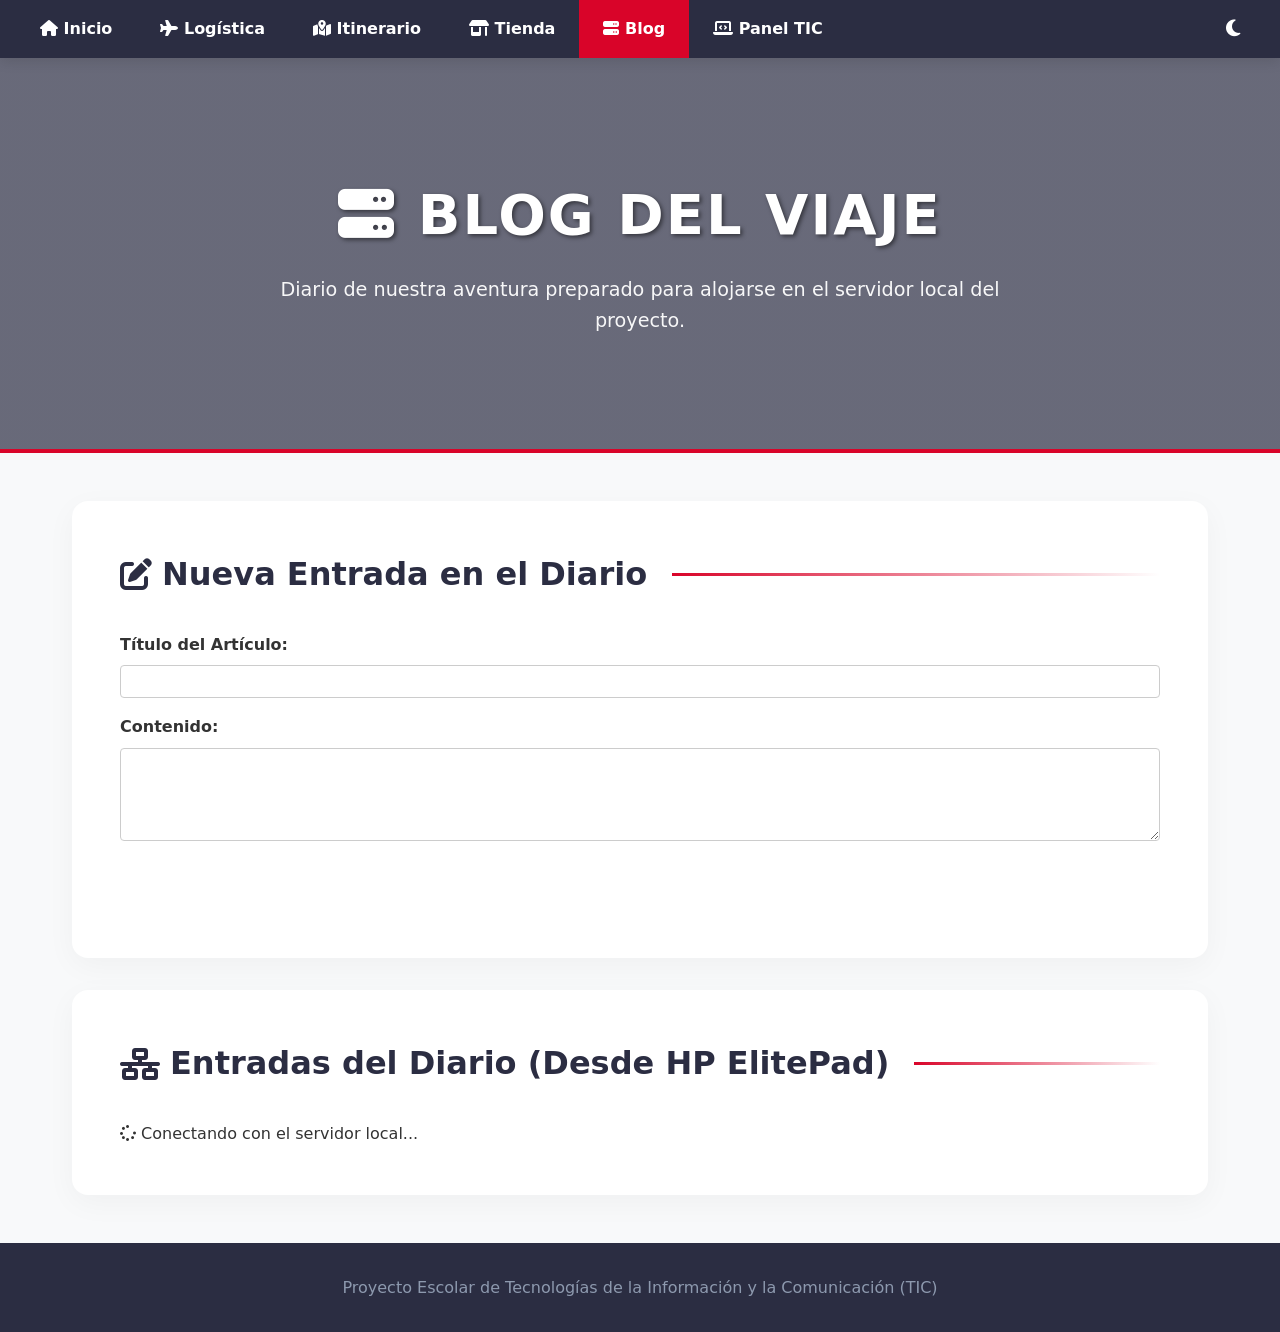
==== commit f90fefbc: "Add blog entry form and update diary section" ====
--- a/blog.html
+++ b/blog.html
@@ -32,17 +32,32 @@
   </header>
 
   <div class="container">
+    <!-- Formulario para escribir en el Diario (Backend) -->
+    <section style="margin-bottom: 2rem;">
+        <h2><i class="fa-solid fa-pen-to-square"></i> Nueva Entrada en el Diario</h2>
+        <form id="form-blog" style="display: flex; flex-direction: column; gap: 1rem; margin-top: 1rem;">
+            <div>
+                <label for="titulo" style="display:block; margin-bottom:0.5rem; font-weight:bold;">Título del Artículo:</label>
+                <input type="text" id="titulo" required style="width:100%; padding:0.5rem; border-radius:4px; border:1px solid #ccc; background: var(--card-bg); color: var(--text);">
+            </div>
+            <div>
+                <label for="contenido" style="display:block; margin-bottom:0.5rem; font-weight:bold;">Contenido:</label>
+                <textarea id="contenido" rows="5" required style="width:100%; padding:0.5rem; border-radius:4px; border:1px solid #ccc; background: var(--card-bg); color: var(--text);"></textarea>
+            </div>
+            <button type="submit" class="btn-theme" style="padding: 0.7rem 1.5rem; cursor: pointer; align-self: flex-start;">
+                <i class="fa-solid fa-cloud-arrow-up"></i> Publicar en Servidor Local
+            </button>
+        </form>
+    </section>
+
+    <!-- Contenedor donde aparecerán los artículos guardados -->
     <section>
-      <h2><i class="fa-solid fa-network-wired"></i> Sobre nuestro servidor</h2>
-      <p style="margin-bottom: 1rem;">Esta página servirá como punto de acceso al blog oficial de la expedición. Actualmente estamos preparando y configurando el servidor local donde se alojarán los contenidos de manera autónoma.</p>
-      <p>Próximamente conectaremos este apartado para ir subiendo:</p>
-      <ul style="margin-top: 1rem; margin-left: 2rem; line-height: 1.8;">
-        <li>Fotografías exclusivas y el día a día de nuestro grupo en Japón.</li>
-        <li>Anécdotas, información de las paradas y experiencias culturales.</li>
-        <li>Detalles técnicos del estado del servidor.</li>
-      </ul>
+        <h2><i class="fa-solid fa-network-wired"></i> Entradas del Diario (Desde HP ElitePad)</h2>
+        <div id="contenedor-posts" style="margin-top: 1rem; display: flex; flex-direction: column; gap: 1.5rem;">
+            <p id="cargando-posts"><i class="fa-solid fa-spinner fa-spin"></i> Conectando con el servidor local...</p>
+        </div>
     </section>
-  </div>
+</div>
 
   <footer>
     <p>Proyecto Escolar de Tecnologías de la Información y la Comunicación (TIC)</p>
@@ -50,4 +65,4 @@
 
   <script src="js/main.js"></script>
 </body>
-</html>+</html>
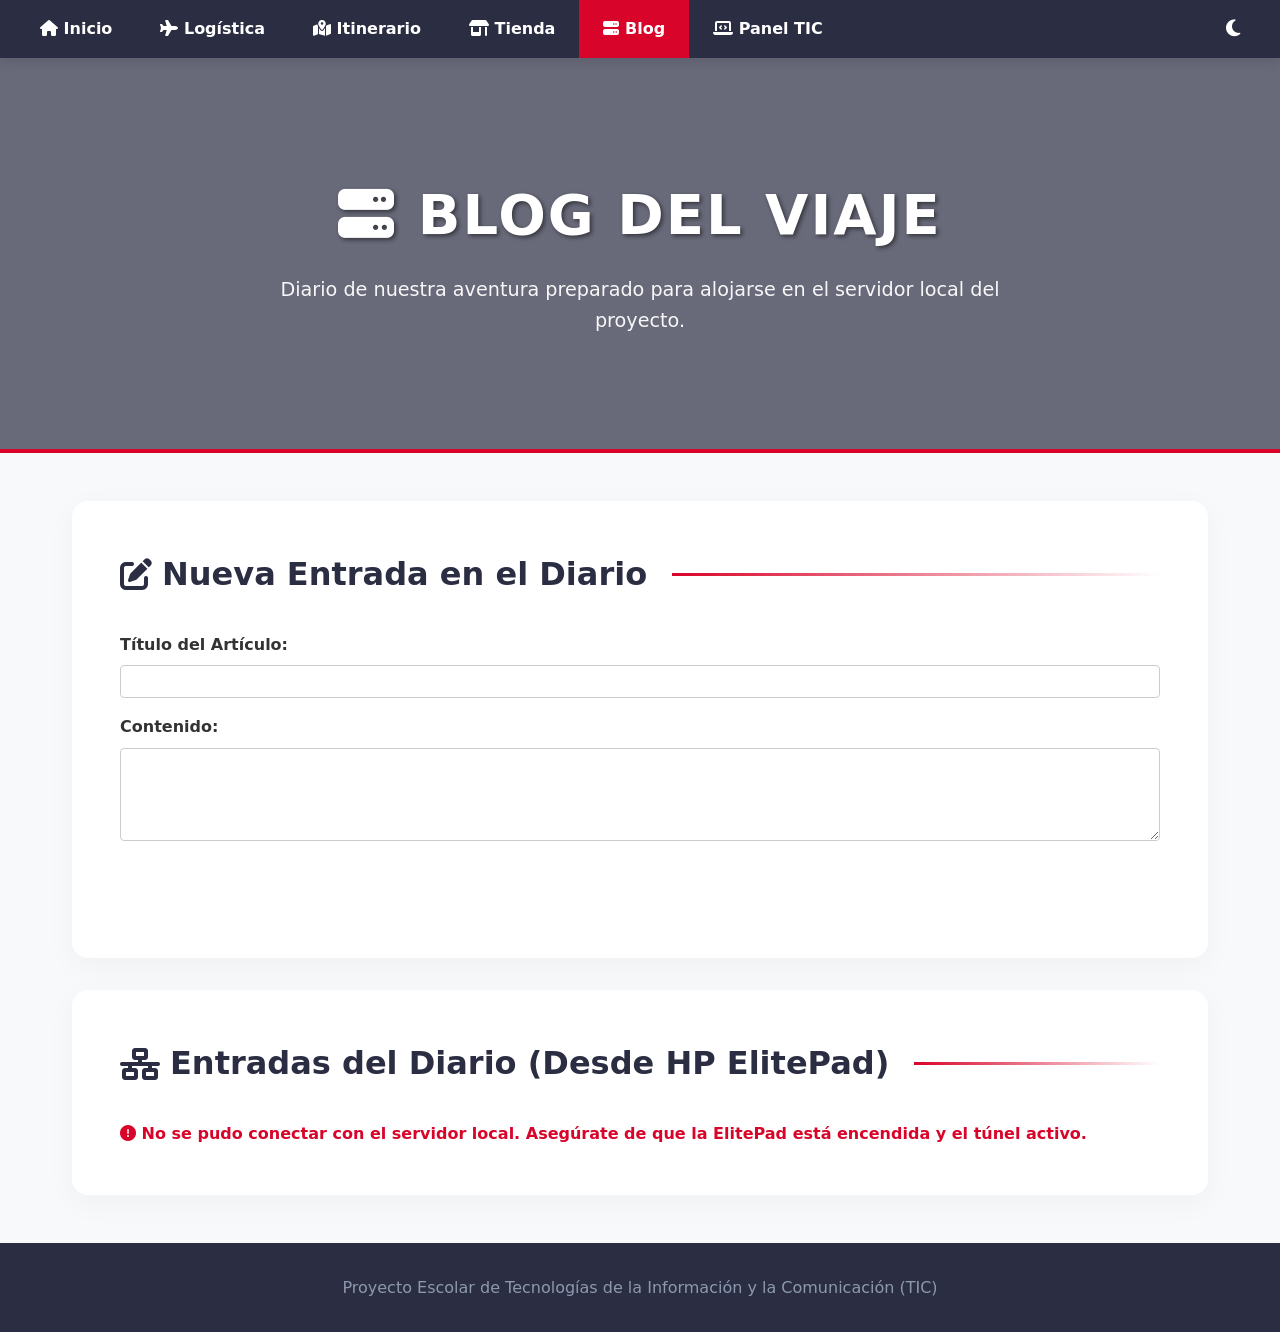
==== commit 4ff7ef97: "Add blog.js script for API connection Added a new script tag to include blog.js for API connection." ====
--- a/blog.html
+++ b/blog.html
@@ -64,5 +64,10 @@
   </footer>
 
   <script src="js/main.js"></script>
+<!-- Nuevo script exclusivo para conectar con la API de la tablet -->
+  <script src="js/blog.js"></script>
 </body>
 </html>
+
+</body>
+</html>
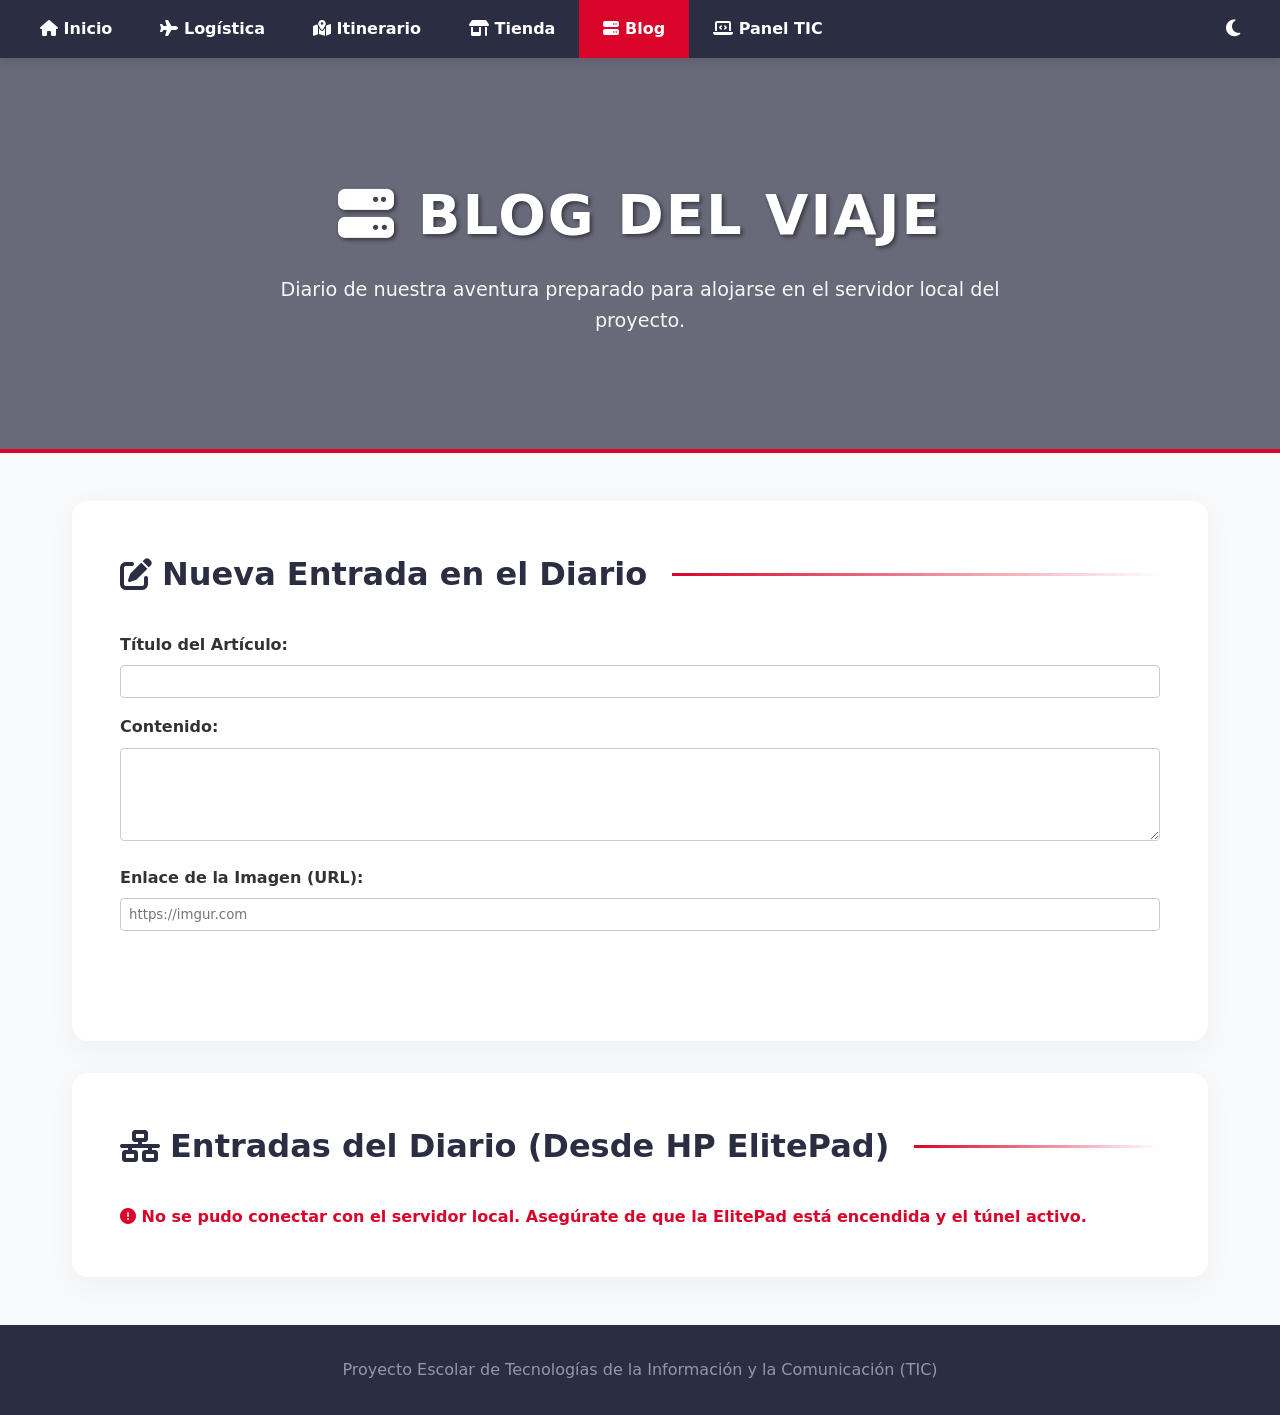
==== commit e1caeb58: "Add image URL input field to blog form" ====
--- a/blog.html
+++ b/blog.html
@@ -44,6 +44,10 @@
                 <label for="contenido" style="display:block; margin-bottom:0.5rem; font-weight:bold;">Contenido:</label>
                 <textarea id="contenido" rows="5" required style="width:100%; padding:0.5rem; border-radius:4px; border:1px solid #ccc; background: var(--card-bg); color: var(--text);"></textarea>
             </div>
+            <div>
+                <label for="imagen" style="display:block; margin-bottom:0.5rem; font-weight:bold;">Enlace de la Imagen (URL):</label>
+                <input type="url" id="imagen" placeholder="https://imgur.com" style="width:100%; padding:0.5rem; border-radius:4px; border:1px solid #ccc; background: var(--card-bg); color: var(--text);">
+            </div>
             <button type="submit" class="btn-theme" style="padding: 0.7rem 1.5rem; cursor: pointer; align-self: flex-start;">
                 <i class="fa-solid fa-cloud-arrow-up"></i> Publicar en Servidor Local
             </button>
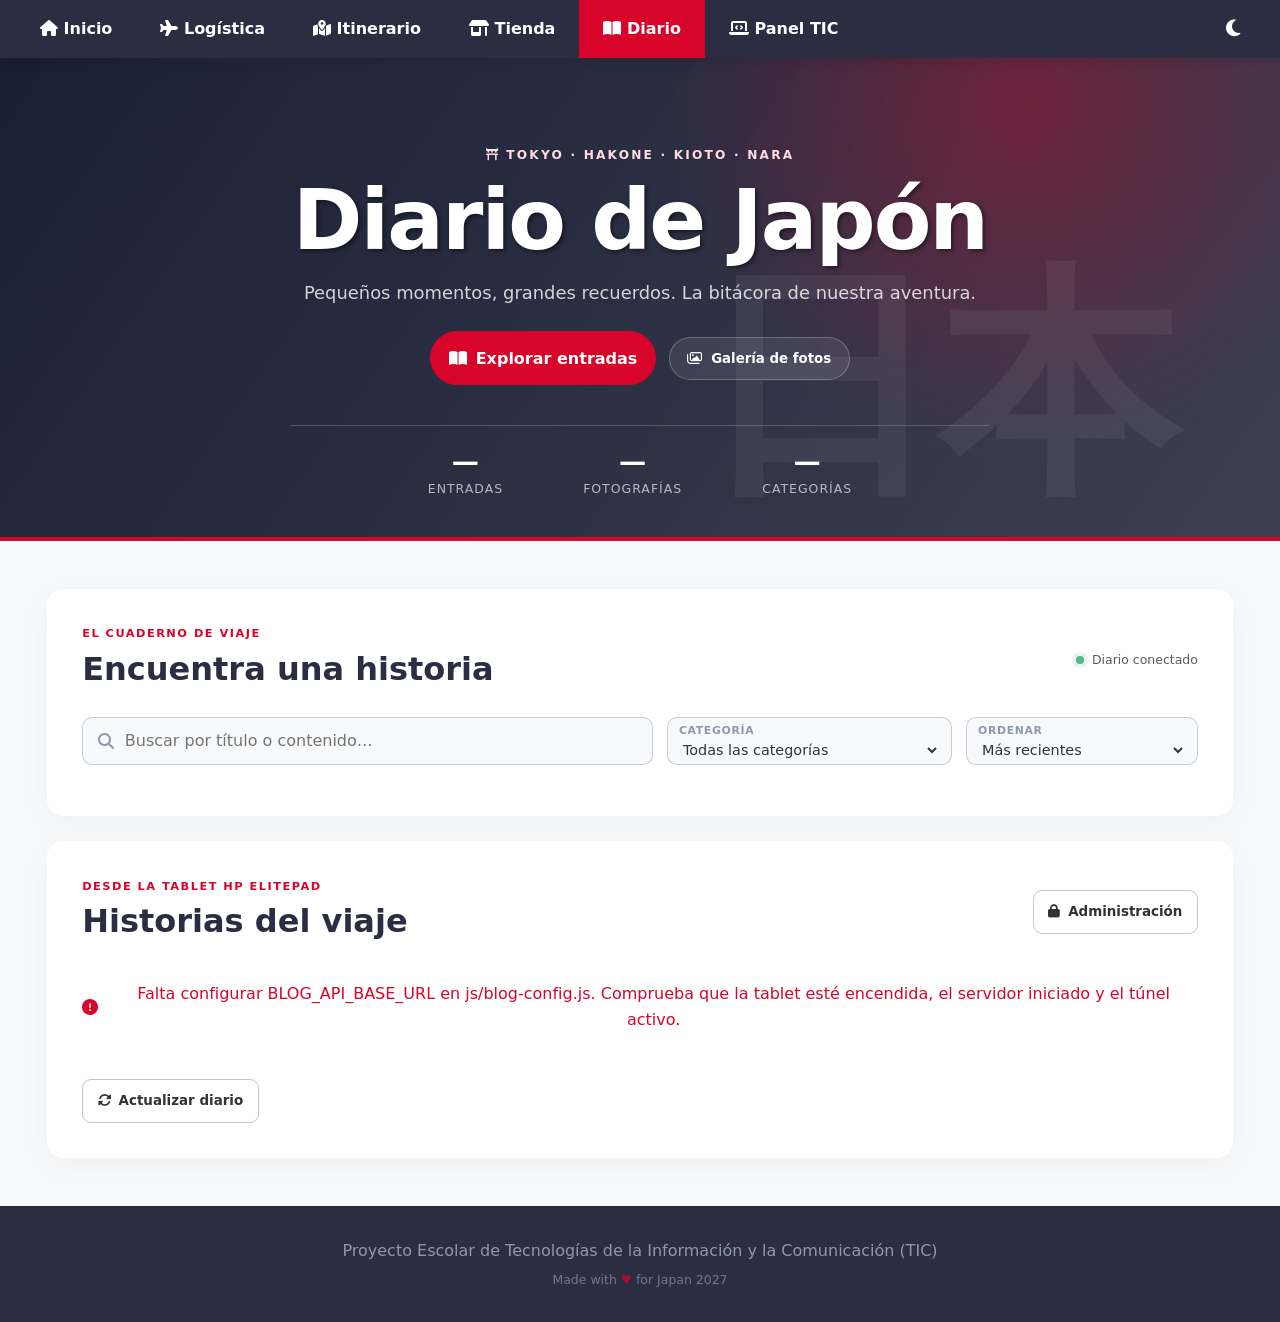
==== commit ea290129: "Add files via upload" ====
--- a/blog.html
+++ b/blog.html
@@ -3,75 +3,94 @@
 <head>
   <meta charset="UTF-8">
   <meta name="viewport" content="width=device-width, initial-scale=1.0">
-  <title>Blog del Servidor | Viaje a Japón 2027</title>
+  <meta name="description" content="Diario interactivo de la aventura escolar Viaje a Japón 2027.">
+  <title>Diario de Japón | Viaje a Japón 2027</title>
   <link rel="stylesheet" href="https://cdnjs.cloudflare.com/ajax/libs/font-awesome/6.4.0/css/all.min.css">
   <link rel="stylesheet" href="css/style.css">
+  <link rel="stylesheet" href="css/blog.css">
 </head>
 <body>
-
-  <nav style="display: flex; justify-content: space-between; align-items: center; flex-wrap: wrap;">
-    <button id="menu-toggle" class="btn-menu" title="Abrir menú">
-      <i class="fa-solid fa-bars"></i>
-    </button>
+  <nav class="blog-nav">
+    <button id="menu-toggle" class="btn-menu" title="Abrir menú" aria-label="Abrir menú"><i class="fa-solid fa-bars"></i></button>
     <div class="nav-links" id="nav-links">
       <a href="index.html"><i class="fa-solid fa-house"></i> Inicio</a>
       <a href="logistica.html"><i class="fa-solid fa-plane"></i> Logística</a>
       <a href="itinerario.html"><i class="fa-solid fa-map-location-dot"></i> Itinerario</a>
       <a href="tienda.html"><i class="fa-solid fa-shop"></i> Tienda</a>
-      <a href="blog.html" class="active"><i class="fa-solid fa-server"></i> Blog</a>
+      <a href="blog.html" class="active"><i class="fa-solid fa-book-open"></i> Diario</a>
       <a href="proyecto-tic.html"><i class="fa-solid fa-laptop-code"></i> Panel TIC</a>
     </div>
-    <button id="theme-toggle" class="btn-theme" title="Modo Tokyo Night">
-      <i class="fa-solid fa-moon"></i>
-    </button>
+    <button id="theme-toggle" class="btn-theme" title="Modo Tokyo Night" aria-label="Cambiar tema"><i class="fa-solid fa-moon"></i></button>
   </nav>
 
-  <header>
-    <h1><i class="fa-solid fa-server"></i> Blog del Viaje</h1>
-    <p>Diario de nuestra aventura preparado para alojarse en el servidor local del proyecto.</p>
+  <header class="blog-hero">
+    <span class="blog-eyebrow"><i class="fa-solid fa-torii-gate"></i> TOKYO · HAKONE · KIOTO · NARA</span>
+    <h1>Diario de Japón</h1>
+    <p>Pequeños momentos, grandes recuerdos. La bitácora de nuestra aventura.</p>
+    <div class="blog-hero-actions">
+      <a href="#entradas" class="blog-primary-link"><i class="fa-solid fa-book-open"></i> Explorar entradas</a>
+      <button type="button" class="blog-quiet-button" id="open-gallery"><i class="fa-regular fa-images"></i> Galería de fotos</button>
+    </div>
+    <div class="blog-stats" aria-label="Estadísticas del diario">
+      <div><strong id="stat-posts">—</strong><span>Entradas</span></div>
+      <div><strong id="stat-photos">—</strong><span>Fotografías</span></div>
+      <div><strong id="stat-categories">—</strong><span>Categorías</span></div>
+    </div>
   </header>
 
-  <div class="container">
-    <!-- Formulario para escribir en el Diario (Backend) -->
-    <section style="margin-bottom: 2rem;">
-        <h2><i class="fa-solid fa-pen-to-square"></i> Nueva Entrada en el Diario</h2>
-        <form id="form-blog" style="display: flex; flex-direction: column; gap: 1rem; margin-top: 1rem;">
-            <div>
-                <label for="titulo" style="display:block; margin-bottom:0.5rem; font-weight:bold;">Título del Artículo:</label>
-                <input type="text" id="titulo" required style="width:100%; padding:0.5rem; border-radius:4px; border:1px solid #ccc; background: var(--card-bg); color: var(--text);">
-            </div>
-            <div>
-                <label for="contenido" style="display:block; margin-bottom:0.5rem; font-weight:bold;">Contenido:</label>
-                <textarea id="contenido" rows="5" required style="width:100%; padding:0.5rem; border-radius:4px; border:1px solid #ccc; background: var(--card-bg); color: var(--text);"></textarea>
-            </div>
-            <div>
-                <label for="imagen" style="display:block; margin-bottom:0.5rem; font-weight:bold;">Enlace de la Imagen (URL):</label>
-                <input type="url" id="imagen" placeholder="https://imgur.com" style="width:100%; padding:0.5rem; border-radius:4px; border:1px solid #ccc; background: var(--card-bg); color: var(--text);">
-            </div>
-            <button type="submit" class="btn-theme" style="padding: 0.7rem 1.5rem; cursor: pointer; align-self: flex-start;">
-                <i class="fa-solid fa-cloud-arrow-up"></i> Publicar en Servidor Local
-            </button>
-        </form>
+  <main class="container blog-container">
+    <section class="blog-tools" aria-labelledby="tools-title">
+      <div class="section-heading">
+        <div><p class="blog-kicker">EL CUADERNO DE VIAJE</p><h2 id="tools-title">Encuentra una historia</h2></div>
+        <span class="live-indicator"><span></span> Diario conectado</span>
+      </div>
+      <div class="blog-filter-grid">
+        <label class="search-field" for="blog-search"><i class="fa-solid fa-magnifying-glass"></i><input type="search" id="blog-search" placeholder="Buscar por título o contenido…" autocomplete="off"></label>
+        <label class="category-field" for="category-filter"><span>Categoría</span><select id="category-filter"><option value="all">Todas las categorías</option></select></label>
+        <label class="sort-field" for="sort-filter"><span>Ordenar</span><select id="sort-filter"><option value="newest">Más recientes</option><option value="oldest">Más antiguas</option><option value="title">Título (A–Z)</option></select></label>
+      </div>
+      <div id="category-chips" class="category-chips" aria-label="Filtrar por categoría"></div>
     </section>
 
-    <!-- Contenedor donde aparecerán los artículos guardados -->
-    <section>
-        <h2><i class="fa-solid fa-network-wired"></i> Entradas del Diario (Desde HP ElitePad)</h2>
-        <div id="contenedor-posts" style="margin-top: 1rem; display: flex; flex-direction: column; gap: 1.5rem;">
-            <p id="cargando-posts"><i class="fa-solid fa-spinner fa-spin"></i> Conectando con el servidor local...</p>
-        </div>
+    <section id="admin-section" class="admin-section" hidden aria-labelledby="admin-title">
+      <div class="section-heading">
+        <div><p class="blog-kicker">SOLO ADMINISTRACIÓN</p><h2 id="admin-title"><i class="fa-solid fa-pen-to-square"></i> Escribe en el diario</h2></div>
+        <button type="button" id="logout-button" class="blog-outline-button"><i class="fa-solid fa-right-from-bracket"></i> Cerrar sesión</button>
+      </div>
+      <form id="form-blog" class="blog-form">
+        <input type="hidden" id="post-id">
+        <div class="form-field"><label for="titulo">Título <span>*</span></label><input type="text" id="titulo" maxlength="120" required placeholder="Ej. Atardecer en Shibuya"></div>
+        <div class="form-field"><label for="categoria">Categoría</label><select id="categoria"><option>Diario</option><option>Tokio</option><option>Hakone</option><option>Kioto</option><option>Nara</option><option>Comida</option><option>Consejos</option><option>Momentos</option></select><small>Puedes elegir una categoría o escribir una nueva.</small><input type="text" id="categoria-custom" maxlength="40" placeholder="Otra categoría (opcional)"></div>
+        <div class="form-field form-field-full"><label for="contenido">Tu historia <span>*</span></label><textarea id="contenido" rows="7" maxlength="20000" required placeholder="Cuenta qué pasó, qué descubriste o qué no quieres olvidar…"></textarea><div class="character-count"><span id="content-count">0</span> / 20.000 caracteres</div></div>
+        <div class="form-field form-field-full"><label for="imagen">URL de una fotografía (opcional)</label><input type="url" id="imagen" placeholder="https://…" inputmode="url"><small>Usa una dirección HTTPS pública. La imagen no se sube a la tablet.</small></div>
+        <div class="form-actions"><button type="submit" id="save-post" class="blog-primary-button"><i class="fa-solid fa-cloud-arrow-up"></i> Publicar entrada</button><button type="button" id="cancel-edit" class="blog-outline-button" hidden>Cancelar edición</button><p id="form-message" class="form-message" role="status" aria-live="polite"></p></div>
+      </form>
     </section>
-</div>
 
-  <footer>
-    <p>Proyecto Escolar de Tecnologías de la Información y la Comunicación (TIC)</p>
-  </footer>
+    <section class="entries-section" id="entradas" aria-labelledby="entries-title">
+      <div class="section-heading entries-heading">
+        <div><p class="blog-kicker">DESDE LA TABLET HP ELITEPAD</p><h2 id="entries-title">Historias del viaje</h2></div>
+        <button type="button" id="login-toggle" class="blog-outline-button"><i class="fa-solid fa-lock"></i> Administración</button>
+      </div>
+      <div id="login-panel" class="login-panel" hidden>
+        <div class="login-panel-copy"><i class="fa-solid fa-shield-halved"></i><div><strong>Acceso de administrador</strong><p>Inicia sesión para publicar, editar o eliminar entradas.</p></div></div>
+        <form id="login-form" class="login-form"><label for="admin-password">Contraseña</label><input type="password" id="admin-password" autocomplete="current-password" minlength="14" required placeholder="Contraseña de administración"><button type="submit" id="login-button" class="blog-primary-button">Entrar</button></form>
+        <p id="login-message" class="form-message" role="status" aria-live="polite"></p>
+      </div>
+      <div id="blog-status" class="blog-status" role="status" aria-live="polite"><i class="fa-solid fa-spinner fa-spin"></i><span>Conectando con el diario…</span></div>
+      <div id="contenedor-posts" class="posts-grid"></div>
+      <div id="empty-filter-state" class="empty-state" hidden><i class="fa-solid fa-magnifying-glass"></i><h3>No hay historias con esos filtros</h3><p>Prueba otra búsqueda o selecciona otra categoría.</p><button type="button" id="clear-filters" class="blog-outline-button">Limpiar filtros</button></div>
+      <div class="blog-refresh-row"><button type="button" id="refresh-posts" class="blog-outline-button"><i class="fa-solid fa-rotate"></i> Actualizar diario</button><span id="last-updated"></span></div>
+    </section>
+  </main>
+
+  <footer><p>Proyecto Escolar de Tecnologías de la Información y la Comunicación (TIC)</p><p class="footer-japan">Made with <span aria-label="cariño">♥</span> for Japan 2027</p></footer>
+
+  <dialog id="post-dialog" class="blog-dialog" aria-labelledby="dialog-title"><button type="button" class="dialog-close" data-close="post-dialog" aria-label="Cerrar"><i class="fa-solid fa-xmark"></i></button><article class="full-post"><img id="dialog-image" class="dialog-image" alt="" hidden><p class="blog-kicker" id="dialog-category"></p><h2 id="dialog-title"></h2><p class="full-post-date" id="dialog-date"></p><div class="full-post-content" id="dialog-content"></div></article></dialog>
+  <dialog id="gallery-dialog" class="blog-dialog gallery-dialog" aria-labelledby="gallery-title"><button type="button" class="dialog-close" data-close="gallery-dialog" aria-label="Cerrar"><i class="fa-solid fa-xmark"></i></button><div class="gallery-dialog-header"><p class="blog-kicker">RECUERDOS EN IMÁGENES</p><h2 id="gallery-title">Galería del viaje</h2><p id="gallery-count"></p></div><div id="gallery-grid" class="gallery-grid"></div><p id="gallery-empty" class="gallery-empty" hidden>Aún no hay fotografías en el diario. Las imágenes de las entradas aparecerán aquí.</p></dialog>
 
   <script src="js/main.js"></script>
-<!-- Nuevo script exclusivo para conectar con la API de la tablet -->
+  <script src="js/blog-config.js"></script>
   <script src="js/blog.js"></script>
 </body>
 </html>
-
-</body>
-</html>
--- a/css/blog.css
+++ b/css/blog.css
@@ -0,0 +1,112 @@
+/* Diseño de la nueva bitácora. Usa las variables globales de style.css y hereda Tokyo Night. */
+.blog-nav { display: flex; align-items: center; justify-content: space-between; flex-wrap: wrap; }
+.blog-hero { position: relative; overflow: hidden; padding: 5.5rem 1.5rem 2.4rem; background: radial-gradient(circle at 80% 10%, rgba(217,4,41,.36), transparent 32%), linear-gradient(125deg, rgba(18,24,45,.97), rgba(43,45,66,.91)), url('https://images.unsplash.com/photo-1493976040374-85c8e12f0c0e?auto=format&fit=crop&w=1920&q=80') center/cover; border-bottom: 4px solid var(--primary); }
+.blog-hero::after { content: "日本"; position: absolute; right: clamp(1rem, 8vw, 8rem); bottom: 2rem; color: rgba(255,255,255,.06); font-size: clamp(6rem, 20vw, 15rem); font-weight: 900; line-height: 1; pointer-events: none; }
+.blog-hero h1 { position: relative; z-index: 1; max-width: 1000px; margin: .7rem auto .5rem; font-size: clamp(2.5rem, 7vw, 5.25rem); line-height: 1.05; letter-spacing: -2px; text-transform: none; }
+.blog-hero > p, .blog-eyebrow, .blog-hero-actions, .blog-stats { position: relative; z-index: 1; }
+.blog-eyebrow { display: block; color: #ffdce3; font-size: .76rem; font-weight: 800; letter-spacing: .18em; }
+.blog-hero > p { max-width: 700px; margin: .9rem auto 1.5rem; color: rgba(255,255,255,.84); font-size: 1.12rem; }
+.blog-hero-actions { display: flex; justify-content: center; align-items: center; flex-wrap: wrap; gap: .8rem; }
+.blog-primary-link, .blog-quiet-button { display: inline-flex; align-items: center; justify-content: center; gap: .55rem; padding: .82rem 1.1rem; border: 1px solid rgba(255,255,255,.24); border-radius: 999px; text-decoration: none; font-weight: 750; cursor: pointer; transition: transform .2s ease, background .2s ease; }
+.blog-primary-link { color: white; background: var(--primary); border-color: var(--primary); }
+.blog-quiet-button { color: white; background: rgba(255,255,255,.08); }
+.blog-primary-link:hover, .blog-quiet-button:hover { transform: translateY(-2px); }
+.blog-stats { display: flex; justify-content: center; gap: clamp(1.5rem, 7vw, 5rem); margin: 2.5rem auto 0; padding-top: 1.3rem; max-width: 700px; border-top: 1px solid rgba(255,255,255,.18); }
+.blog-stats div { display: grid; text-align: center; gap: .1rem; }
+.blog-stats strong { color: white; font-size: 1.7rem; line-height: 1.1; }
+.blog-stats span { color: rgba(255,255,255,.66); font-size: .78rem; text-transform: uppercase; letter-spacing: .08em; }
+.blog-container { max-width: 1250px; }
+.blog-container section { padding: clamp(1.2rem, 3vw, 2.2rem); margin-bottom: 1.6rem; }
+.section-heading { display: flex; justify-content: space-between; align-items: center; gap: 1rem; margin-bottom: 1.35rem; }
+.section-heading h2 { margin: .1rem 0 0; font-size: clamp(1.4rem, 3vw, 2rem); }
+.section-heading h2::after { display: none; }
+.blog-kicker { color: var(--primary); font-size: .71rem; letter-spacing: .13em; font-weight: 850; }
+.live-indicator { display: inline-flex; align-items: center; gap: .5rem; white-space: nowrap; color: var(--text); font-size: .78rem; opacity: .8; }
+.live-indicator span { width: .5rem; height: .5rem; border-radius: 50%; background: #25a56a; box-shadow: 0 0 0 4px rgba(37,165,106,.12); }
+.blog-filter-grid { display: grid; grid-template-columns: minmax(220px, 1.6fr) minmax(160px, .8fr) minmax(150px, .65fr); gap: .85rem; }
+.search-field { display: flex; align-items: center; gap: .7rem; padding: 0 .9rem; min-height: 48px; border: 1px solid rgba(141,153,174,.45); border-radius: 10px; background: var(--light-bg); }
+.search-field i { color: var(--accent); }
+.search-field input { width: 100%; border: 0; outline: 0; background: transparent; color: var(--text); font: inherit; }
+.category-field, .sort-field { display: flex; flex-direction: column; justify-content: center; gap: .12rem; padding: .25rem .7rem; border: 1px solid rgba(141,153,174,.45); border-radius: 10px; background: var(--light-bg); }
+.category-field span, .sort-field span { color: var(--accent); font-size: .68rem; font-weight: 800; text-transform: uppercase; letter-spacing: .06em; }
+.category-field select, .sort-field select { width: 100%; border: 0; outline: none; background: transparent; color: var(--text); font: inherit; font-size: .9rem; }
+.category-chips { display: flex; flex-wrap: wrap; gap: .5rem; padding-top: 1rem; }
+.category-chip { padding: .38rem .75rem; border: 1px solid rgba(141,153,174,.44); border-radius: 999px; background: transparent; color: var(--text); font-size: .8rem; cursor: pointer; }
+.category-chip.active { color: white; background: var(--secondary); border-color: var(--secondary); }
+.posts-grid { display: grid; grid-template-columns: repeat(3, minmax(0, 1fr)); gap: 1.1rem; }
+.post-card { overflow: hidden; min-width: 0; border: 1px solid rgba(141,153,174,.25); border-radius: 15px; background: var(--card-bg); box-shadow: 0 7px 25px rgba(0,0,0,.045); transition: transform .22s ease, box-shadow .22s ease, border-color .22s ease; }
+.post-card:hover { transform: translateY(-4px); box-shadow: 0 15px 32px rgba(0,0,0,.09); border-color: rgba(217,4,41,.35); }
+.post-cover { display: block; width: 100%; height: 205px; object-fit: cover; background: linear-gradient(135deg, rgba(217,4,41,.15), rgba(43,45,66,.1)); }
+.post-no-image { height: 110px; display: flex; align-items: center; justify-content: center; color: var(--primary); background: radial-gradient(circle, rgba(217,4,41,.12), transparent 65%), var(--light-bg); font-size: 2.2rem; }
+.post-card-body { padding: 1.1rem 1.15rem 1rem; }
+.post-card-top { display: flex; justify-content: space-between; align-items: center; gap: .5rem; margin-bottom: .7rem; }
+.post-tag { display: inline-flex; align-items: center; max-width: 75%; padding: .25rem .55rem; color: var(--primary); background: rgba(217,4,41,.09); border-radius: 999px; font-size: .72rem; font-weight: 800; overflow: hidden; text-overflow: ellipsis; white-space: nowrap; }
+.post-date { color: var(--accent); font-size: .7rem; white-space: nowrap; }
+.post-title { color: var(--text); font-size: 1.22rem; line-height: 1.3; margin-bottom: .55rem; overflow-wrap: anywhere; }
+.post-excerpt { color: var(--text); opacity: .82; font-size: .91rem; line-height: 1.65; overflow-wrap: anywhere; white-space: pre-line; }
+.post-card-footer { display: flex; align-items: center; justify-content: space-between; gap: .7rem; border-top: 1px solid rgba(141,153,174,.2); margin-top: 1rem; padding-top: .8rem; }
+.read-post { border: 0; background: transparent; color: var(--primary); padding: .2rem 0; font: inherit; font-size: .86rem; font-weight: 800; cursor: pointer; }
+.post-admin-actions { display: flex; align-items: center; gap: .35rem; }
+.post-admin-actions button { width: 32px; height: 32px; border: 1px solid rgba(141,153,174,.4); border-radius: 8px; color: var(--text); background: transparent; cursor: pointer; }
+.post-admin-actions .delete-post:hover { color: #d90429; border-color: #d90429; }
+.blog-outline-button, .blog-primary-button { display: inline-flex; align-items: center; justify-content: center; gap: .5rem; min-height: 40px; padding: .62rem .9rem; border: 1px solid rgba(141,153,174,.55); border-radius: 9px; color: var(--text); background: transparent; font: inherit; font-weight: 750; font-size: .84rem; cursor: pointer; transition: transform .18s ease, background .18s ease; }
+.blog-outline-button:hover { background: rgba(141,153,174,.12); }
+.blog-primary-button { color: white; background: var(--primary); border-color: var(--primary); }
+.blog-primary-button:hover { transform: translateY(-1px); }
+.blog-primary-button:disabled, .blog-outline-button:disabled { opacity: .6; cursor: wait; }
+.blog-status { display: flex; align-items: center; justify-content: center; gap: .7rem; min-height: 75px; margin-bottom: 1rem; color: var(--accent); text-align: center; }
+.blog-status.error { color: #d90429; }
+.empty-state { padding: 3rem 1rem; text-align: center; color: var(--accent); }
+.empty-state > i { font-size: 2rem; color: var(--primary); margin-bottom: .7rem; }
+.empty-state h3 { color: var(--text); margin-bottom: .3rem; }
+.empty-state p { margin-bottom: 1rem; }
+.blog-refresh-row { display: flex; align-items: center; justify-content: space-between; gap: .8rem; margin-top: 1.2rem; }
+#last-updated { font-size: .76rem; color: var(--accent); }
+.admin-section { border: 1px solid rgba(217,4,41,.28); }
+.blog-form { display: grid; grid-template-columns: 1.2fr .8fr; gap: 1.1rem; }
+.form-field { display: flex; flex-direction: column; gap: .4rem; min-width: 0; }
+.form-field-full { grid-column: 1 / -1; }
+.form-field label, .login-form label { font-weight: 800; font-size: .87rem; }
+.form-field label span { color: var(--primary); }
+.form-field input, .form-field textarea, .form-field select, .login-form input { width: 100%; min-width: 0; padding: .8rem .85rem; border: 1px solid rgba(141,153,174,.6); border-radius: 9px; color: var(--text); background: var(--light-bg); font: inherit; }
+.form-field textarea { resize: vertical; }
+.form-field small { font-size: .76rem; color: var(--accent); }
+#categoria-custom { margin-top: .3rem; }
+.character-count { text-align: right; color: var(--accent); font-size: .75rem; }
+.form-actions { grid-column: 1 / -1; display: flex; flex-wrap: wrap; align-items: center; gap: .6rem; }
+.form-message { min-height: 1.2rem; margin: 0; font-size: .84rem; color: var(--accent); }
+.form-message.error { color: #d90429; }
+.form-message.success { color: #168353; }
+.login-panel { padding: 1.1rem; margin: 0 0 1.3rem; border: 1px solid rgba(141,153,174,.35); border-radius: 12px; background: var(--light-bg); }
+.login-panel-copy { display: flex; align-items: flex-start; gap: .8rem; margin-bottom: 1rem; }
+.login-panel-copy > i { padding-top: .2rem; color: var(--primary); font-size: 1.35rem; }
+.login-panel-copy strong { display: block; }
+.login-panel-copy p { color: var(--accent); font-size: .83rem; }
+.login-form { display: grid; grid-template-columns: minmax(0,1fr) auto; align-items: end; gap: .6rem; }
+.login-form label { grid-column: 1 / -1; }
+.login-form input { grid-column: 1; }
+.login-form button { grid-column: 2; }
+.blog-dialog { position: fixed; inset: 0; width: min(850px, calc(100% - 2rem)); max-width: none; max-height: min(88vh, 1000px); padding: clamp(1.2rem, 4vw, 2.6rem); border: 1px solid rgba(141,153,174,.25); border-radius: 18px; background: var(--card-bg); color: var(--text); box-shadow: 0 25px 90px rgba(0,0,0,.35); overflow: auto; }
+.blog-dialog::backdrop { background: rgba(8,13,27,.75); backdrop-filter: blur(5px); }
+.dialog-close { position: sticky; top: 0; z-index: 3; float: right; width: 39px; height: 39px; margin: -8px -8px 0 1rem; border: 1px solid rgba(141,153,174,.4); border-radius: 50%; background: var(--card-bg); color: var(--text); font-size: 1.1rem; cursor: pointer; }
+.full-post { clear: both; max-width: 700px; margin: auto; }
+.dialog-image { display: block; width: 100%; max-height: 390px; object-fit: cover; margin: 0 0 1.5rem; border-radius: 12px; }
+.full-post h2, .gallery-dialog h2 { margin: .5rem 0 .6rem; font-size: clamp(1.7rem, 4vw, 2.5rem); overflow-wrap: anywhere; }
+.full-post h2::after, .gallery-dialog h2::after { display: none; }
+.full-post-date { color: var(--accent); font-size: .85rem; margin-bottom: 1.3rem; }
+.full-post-content { font-size: 1.02rem; line-height: 1.9; overflow-wrap: anywhere; white-space: pre-wrap; }
+.gallery-dialog { width: min(1000px, calc(100% - 2rem)); }
+.gallery-dialog-header { clear: both; margin-bottom: 1.3rem; }
+.gallery-dialog-header > p:last-child { color: var(--accent); font-size: .85rem; }
+.gallery-grid { display: grid; grid-template-columns: repeat(3, minmax(0,1fr)); gap: .75rem; }
+.gallery-item { position: relative; min-width: 0; padding: 0; border: 0; border-radius: 10px; overflow: hidden; background: var(--light-bg); cursor: pointer; aspect-ratio: 1 / 1; }
+.gallery-item img { width: 100%; height: 100%; object-fit: cover; display: block; transition: transform .25s ease; }
+.gallery-item:hover img { transform: scale(1.04); }
+.gallery-caption { position: absolute; right: 0; bottom: 0; left: 0; padding: 1.8rem .6rem .55rem; color: white; font-size: .78rem; font-weight: 750; text-align: left; background: linear-gradient(transparent, rgba(0,0,0,.72)); }
+.gallery-empty { padding: 3rem 1rem; color: var(--accent); text-align: center; }
+footer .footer-japan { margin-top: .4rem; font-size: .78rem; opacity: .7; }
+footer .footer-japan span { color: var(--primary); }
+[hidden] { display: none !important; }
+@media (max-width: 900px) { .posts-grid { grid-template-columns: repeat(2, minmax(0,1fr)); } .blog-filter-grid { grid-template-columns: 1fr 1fr; } .search-field { grid-column: 1 / -1; } }
+@media (max-width: 600px) { .blog-hero { padding: 4rem 1rem 2rem; } .blog-hero h1 { letter-spacing: -1px; } .blog-stats { gap: 1.3rem; } .blog-stats strong { font-size: 1.45rem; } .posts-grid { grid-template-columns: 1fr; } .post-cover { height: 220px; } .blog-filter-grid { grid-template-columns: 1fr; } .search-field { grid-column: auto; min-height: 48px; } .section-heading { align-items: flex-start; } .section-heading > .blog-outline-button, .section-heading > .live-indicator { margin-top: .25rem; } .blog-form { grid-template-columns: 1fr; } .form-field-full { grid-column: auto; } .form-actions { grid-column: auto; } .login-form { grid-template-columns: 1fr; } .login-form label, .login-form input, .login-form button { grid-column: 1; } .gallery-grid { grid-template-columns: repeat(2, minmax(0,1fr)); } .blog-refresh-row { align-items: flex-start; flex-direction: column; } }
+@media (prefers-reduced-motion: reduce) { .post-card, .post-card:hover, .blog-primary-link, .blog-quiet-button, .gallery-item img { transition: none; transform: none; } }
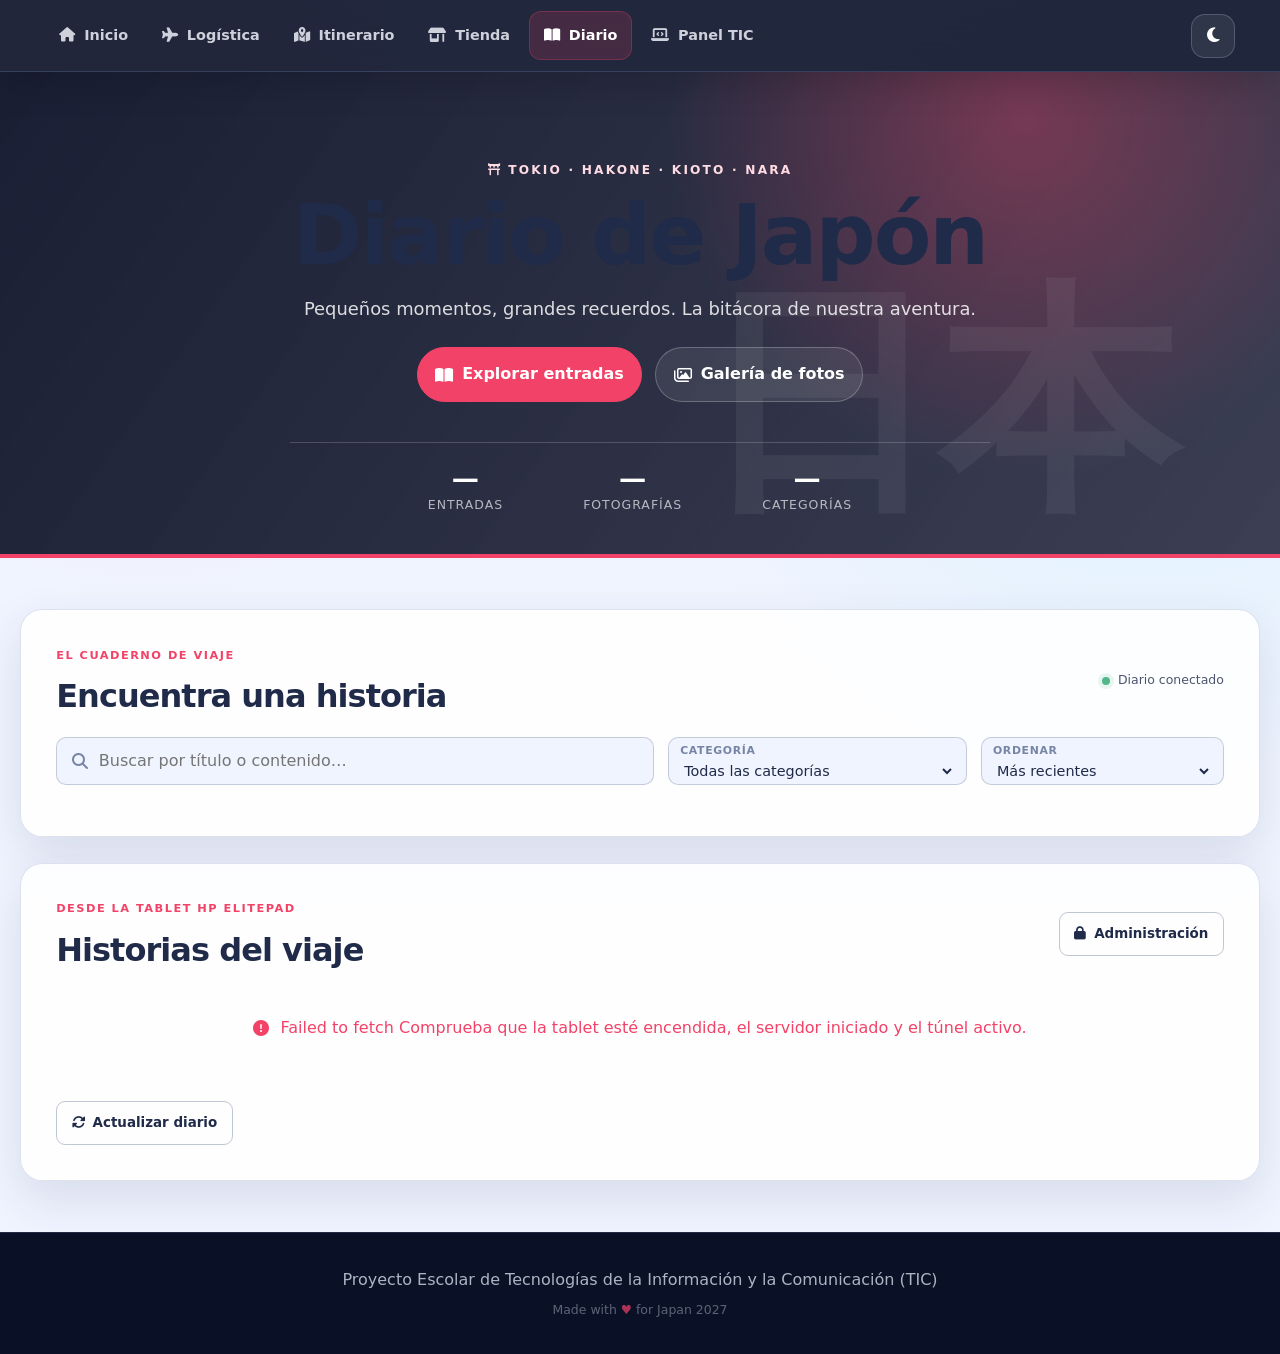
==== commit 0b407fee: "Add files via upload" ====
--- a/blog.html
+++ b/blog.html
@@ -24,7 +24,7 @@
   </nav>
 
   <header class="blog-hero">
-    <span class="blog-eyebrow"><i class="fa-solid fa-torii-gate"></i> TOKYO · HAKONE · KIOTO · NARA</span>
+    <span class="blog-eyebrow"><i class="fa-solid fa-torii-gate"></i> TOKIO · HAKONE · KIOTO · NARA</span>
     <h1>Diario de Japón</h1>
     <p>Pequeños momentos, grandes recuerdos. La bitácora de nuestra aventura.</p>
     <div class="blog-hero-actions">
--- a/css/style.css
+++ b/css/style.css
@@ -1,445 +1,277 @@
+/* Viaje a Japón 2027 — sistema visual compartido
+   Paleta inspirada en Tokio de noche: azul tinta, neón coral y reflejos cian. */
 :root {
-  --primary: #D90429;
-  --secondary: #2B2D42;
-  --light-bg: #F8F9FA;
-  --text: #333333;
-  --accent: #8D99AE;
-  --card-bg: #FFFFFF;
-}
-
-/* ========================================= */
-/* MODO TOKYO NIGHT (DARK MODE)              */
-/* ========================================= */
+  color-scheme: light;
+  --primary: #f34268;
+  --primary-strong: #d92e56;
+  --secondary: #172342;
+  --light-bg: #f0f4ff;
+  --text: #202b49;
+  --accent: #7785a5;
+  --card-bg: rgba(255, 255, 255, .88);
+  --border: rgba(104, 125, 173, .22);
+  --surface: #f7f9ff;
+  --surface-strong: #e7edff;
+  --cyan: #35d6e8;
+  --shadow: 0 18px 48px rgba(35, 51, 91, .12);
+  --radius: 22px;
+}
+
 body.tokyo-night {
-  --light-bg: #0F172A;
-  --card-bg: #1E293B;
-  --text: #F8FAFC;
-  --secondary: #0B1120;
-  --primary: #FF2A54;
-}
-
-body.tokyo-night .timeline-content {
-  background: #1E293B;
-  color: #e2e8f0;
-  border: 1px solid rgba(255, 255, 255, 0.1);
-}
-
-body.tokyo-night .info-card,
-body.tokyo-night .store-panel {
-  border-color: rgba(255, 255, 255, 0.1);
-  background: var(--card-bg);
-}
-
-* {
-  box-sizing: border-box;
-  margin: 0;
-  padding: 0;
-  font-family: 'Segoe UI', system-ui, sans-serif;
-}
-
+  color-scheme: dark;
+  --primary: #ff426d;
+  --primary-strong: #ff6788;
+  --secondary: #0b1228;
+  --light-bg: #080d1c;
+  --text: #edf3ff;
+  --accent: #94a4c6;
+  --card-bg: rgba(17, 28, 54, .88);
+  --border: rgba(139, 165, 221, .20);
+  --surface: #101a32;
+  --surface-strong: #152544;
+  --shadow: 0 20px 55px rgba(0, 0, 0, .25);
+}
+
+* { box-sizing: border-box; margin: 0; padding: 0; }
+html { scroll-behavior: smooth; scroll-padding-top: 90px; }
 body {
-  background-color: var(--light-bg);
+  min-height: 100vh;
+  overflow-x: hidden;
   color: var(--text);
-  line-height: 1.6;
-  transition: background-color 0.3s ease, color 0.3s ease;
-}
-
-/* Header */
-header {
-  background: linear-gradient(rgba(43, 45, 66, 0.7), rgba(43, 45, 66, 0.7)),
-    url('https://images.unsplash.com/photo-1493976040374-85c8e12f0c0e?auto=format&fit=crop&w=1920&q=80') center/cover no-repeat;
-  color: white;
-  padding: 7rem 2rem;
-  text-align: center;
-  border-bottom: 4px solid var(--primary);
-}
-
-header h1 {
-  font-size: 3.5rem;
-  margin-bottom: 1rem;
-  text-transform: uppercase;
-  letter-spacing: 2px;
-  text-shadow: 2px 2px 4px rgba(0, 0, 0, 0.5);
-}
-
-header p {
-  font-size: 1.2rem;
-  max-width: 800px;
-  margin: 0 auto;
-  opacity: 0.95;
-}
-
-/* Cuenta Atrás */
-.countdown-container {
-  display: flex;
-  justify-content: center;
-  gap: 15px;
-  margin-top: 2rem;
-  flex-wrap: wrap;
-}
-
+  background:
+    radial-gradient(ellipse at 12% 8%, rgba(243, 66, 104, .09), transparent 28rem),
+    radial-gradient(ellipse at 90% 25%, rgba(53, 214, 232, .10), transparent 32rem),
+    var(--light-bg);
+  font-family: Inter, "Segoe UI", system-ui, -apple-system, sans-serif;
+  line-height: 1.65;
+  transition: background-color .25s ease, color .25s ease;
+}
+body.tokyo-night {
+  background:
+    radial-gradient(ellipse at 8% 8%, rgba(243, 66, 104, .13), transparent 30rem),
+    radial-gradient(ellipse at 95% 30%, rgba(42, 125, 216, .16), transparent 34rem),
+    #080d1c;
+}
+img { max-width: 100%; }
+a { color: inherit; }
+button, input, select, textarea { font: inherit; }
+button, select { cursor: pointer; }
+:focus-visible { outline: 3px solid var(--cyan); outline-offset: 3px; }
+::selection { color: white; background: var(--primary); }
+
+/* Navegación compartida con la bitácora */
+nav.site-nav, nav.blog-nav {
+  position: sticky; top: 0; z-index: 1000;
+  display: flex; align-items: center; justify-content: space-between; gap: 1rem;
+  min-height: 72px; padding: .6rem clamp(1rem, 3.5vw, 3rem);
+  background: rgba(10, 17, 39, .90); color: #f8fbff;
+  border-bottom: 1px solid rgba(135, 163, 225, .2);
+  box-shadow: 0 12px 34px rgba(0, 0, 0, .16);
+  backdrop-filter: blur(18px);
+}
+.nav-links { display: flex; align-items: center; gap: .3rem; }
+.nav-links a {
+  display: inline-flex; align-items: center; gap: .55rem;
+  padding: .7rem .85rem; border: 1px solid transparent; border-radius: 12px;
+  color: rgba(245, 248, 255, .82); text-decoration: none; font-size: .9rem; font-weight: 750;
+  transition: color .2s ease, background .2s ease, border-color .2s ease, transform .2s ease;
+}
+.nav-links a:hover, .nav-links a.active {
+  color: white; background: rgba(243, 66, 104, .17); border-color: rgba(243, 66, 104, .28);
+}
+.nav-links a:hover { transform: translateY(-1px); }
+.btn-theme, .btn-menu {
+  display: inline-grid; place-items: center; flex: 0 0 auto;
+  width: 44px; height: 44px; border: 1px solid rgba(199, 216, 255, .22); border-radius: 14px;
+  color: white; background: rgba(255, 255, 255, .07); font-size: 1.05rem;
+  transition: background .2s ease, border-color .2s ease, transform .2s ease;
+}
+.btn-theme:hover, .btn-menu:hover { background: rgba(243, 66, 104, .18); border-color: rgba(243, 66, 104, .45); transform: translateY(-1px); }
+.btn-menu { display: none; }
+
+/* Hero común */
+.page-hero {
+  position: relative; isolation: isolate; overflow: hidden; text-align: center; color: white;
+  padding: clamp(4rem, 8vw, 7.5rem) 1.3rem clamp(3.6rem, 6vw, 5rem);
+  background:
+    radial-gradient(circle at 78% 16%, rgba(243, 66, 104, .32), transparent 30%),
+    radial-gradient(circle at 12% 88%, rgba(53, 214, 232, .23), transparent 32%),
+    linear-gradient(125deg, rgba(8, 13, 31, .96), rgba(17, 35, 70, .88)),
+    url('https://images.unsplash.com/photo-1493976040374-85c8e12f0c0e?auto=format&fit=crop&w=1920&q=80') center/cover;
+  border-bottom: 1px solid rgba(255, 255, 255, .16);
+}
+.page-hero::before {
+  content: "日本"; position: absolute; z-index: -1; right: clamp(1rem, 8vw, 9rem); bottom: -1.1rem;
+  color: rgba(255,255,255,.055); font-size: clamp(7rem, 22vw, 16rem); font-weight: 950; line-height: 1;
+}
+.page-hero .eyebrow {
+  display: inline-flex; align-items: center; gap: .55rem; margin-bottom: 1rem;
+  color: #ffd3df; font-size: .74rem; font-weight: 900; letter-spacing: .19em; text-transform: uppercase;
+}
+.page-hero h1 {
+  max-width: 1050px; margin: 0 auto .9rem; font-size: clamp(2.35rem, 6.4vw, 5.1rem);
+  line-height: 1.04; letter-spacing: -.055em; text-wrap: balance; text-shadow: 0 8px 28px rgba(0,0,0,.18);
+}
+.page-hero > p { max-width: 760px; margin: 0 auto 1.5rem; color: rgba(245,248,255,.82); font-size: clamp(1rem, 2vw, 1.2rem); }
+.hero-actions { display: flex; justify-content: center; align-items: center; gap: .75rem; flex-wrap: wrap; margin-top: 1.5rem; }
+.hero-link, .hero-quiet {
+  display: inline-flex; align-items: center; justify-content: center; gap: .55rem; min-height: 46px;
+  padding: .8rem 1.1rem; border-radius: 999px; border: 1px solid rgba(255,255,255,.22);
+  color: white; font-weight: 800; text-decoration: none; cursor: pointer; transition: transform .2s ease, background .2s ease;
+}
+.hero-link { background: var(--primary); border-color: var(--primary); }
+.hero-quiet { background: rgba(255,255,255,.08); }
+.hero-link:hover, .hero-quiet:hover { transform: translateY(-2px); }
+.hero-meta { display: flex; align-items: center; justify-content: center; flex-wrap: wrap; gap: .55rem; margin-top: 1.7rem; }
+.hero-meta span { display: inline-flex; align-items: center; gap: .45rem; padding: .42rem .75rem; border: 1px solid rgba(255,255,255,.17); border-radius: 999px; color: rgba(255,255,255,.84); background: rgba(255,255,255,.06); font-size: .78rem; }
+
+/* Cuenta atrás */
+.countdown-container { display: flex; justify-content: center; flex-wrap: wrap; gap: .8rem; margin: 2rem auto 0; }
 .countdown-box {
-  background: rgba(0, 0, 0, 0.6);
-  backdrop-filter: blur(5px);
-  padding: 1rem 1.5rem;
-  border-radius: 12px;
-  border: 1px solid rgba(255, 255, 255, 0.2);
-  min-width: 90px;
-}
-
-.countdown-box span {
-  display: block;
-  font-size: 2rem;
-  font-weight: bold;
-  color: var(--primary);
-}
-
-.countdown-box small {
-  text-transform: uppercase;
-  font-size: 0.8rem;
-  letter-spacing: 1px;
-  color: white;
-}
-
-/* Nav */
-nav {
-  background-color: var(--secondary);
-  position: sticky;
-  top: 0;
-  z-index: 1000;
-  box-shadow: 0 4px 12px rgba(0, 0, 0, 0.1);
-  padding: 0 1rem;
-}
-
-nav a {
-  color: white;
-  padding: 1rem 1.5rem;
-  text-decoration: none;
-  font-weight: 600;
-  transition: all 0.3s ease;
-}
-
-nav a:hover,
-nav a.active {
-  background-color: var(--primary);
-}
-
-.btn-theme {
-  background: transparent;
-  color: white;
-  border: none;
-  padding: 1rem 1.5rem;
-  font-size: 1.2rem;
-  cursor: pointer;
-  transition: all 0.3s ease;
-}
-
-.btn-theme:hover {
-  color: var(--primary);
-}
-
-/* Layout y Cards */
-.container {
-  max-width: 1200px;
-  margin: 3rem auto;
-  padding: 0 2rem;
-}
-
+  min-width: clamp(76px, 13vw, 112px); padding: .95rem 1rem .8rem; border: 1px solid rgba(255,255,255,.20);
+  border-radius: 16px; background: rgba(7, 13, 31, .55); backdrop-filter: blur(12px); box-shadow: 0 12px 32px rgba(0,0,0,.14);
+}
+.countdown-box span { display: block; color: #ff6e91; font-size: clamp(1.6rem, 3.8vw, 2.5rem); font-weight: 900; line-height: 1.08; font-variant-numeric: tabular-nums; }
+.countdown-box small { color: rgba(255,255,255,.72); font-size: .68rem; font-weight: 850; letter-spacing: .12em; text-transform: uppercase; }
+
+/* Superficies y tipografía */
+.container { width: min(1240px, 100% - 2.5rem); margin: clamp(2rem, 4vw, 3.6rem) auto; }
 section {
-  background: var(--card-bg);
-  padding: 3rem;
-  margin-bottom: 3rem;
-  border-radius: 16px;
-  box-shadow: 0 8px 30px rgba(0, 0, 0, 0.04);
-  transition: background-color 0.3s ease;
-}
-
-h2 {
-  color: var(--secondary);
-  font-size: 2rem;
-  margin-bottom: 2rem;
-  display: flex;
-  align-items: center;
-  gap: 10px;
-}
-
-body.tokyo-night h2 {
-  color: white;
-}
-
-h2::after {
-  content: "";
-  flex: 1;
-  height: 3px;
-  background: linear-gradient(to right, var(--primary), transparent);
-  margin-left: 15px;
-}
-
-.grid-2 {
-  display: grid;
-  grid-template-columns: repeat(auto-fit, minmax(350px, 1fr));
-  gap: 2.5rem;
-}
-
-.grid-3 {
-  display: grid;
-  grid-template-columns: repeat(auto-fit, minmax(280px, 1fr));
-  gap: 1.5rem;
-}
-
+  position: relative; padding: clamp(1.3rem, 3vw, 2.35rem); margin-bottom: 1.5rem;
+  border: 1px solid var(--border); border-radius: var(--radius); background: var(--card-bg);
+  box-shadow: var(--shadow); backdrop-filter: blur(14px);
+  transition: background .25s ease, border-color .25s ease;
+}
+section h2 { display: flex; align-items: center; gap: .7rem; margin-bottom: 1.45rem; color: var(--text); font-size: clamp(1.35rem, 2.8vw, 2rem); line-height: 1.2; letter-spacing: -.03em; }
+section h2 > i { display: inline-grid; place-items: center; width: 42px; height: 42px; flex: 0 0 auto; border-radius: 13px; color: var(--primary); background: rgba(243,66,104,.11); font-size: 1rem; }
+section h2::after { content: ""; align-self: center; flex: 1; height: 1px; margin-left: .6rem; background: linear-gradient(90deg, rgba(243,66,104,.55), transparent); }
+section h3 { color: var(--text); }
+section p { margin-bottom: .8rem; }
+section p:last-child { margin-bottom: 0; }
+.eyebrow-small { margin-bottom: .35rem; color: var(--primary); font-size: .7rem; font-weight: 900; letter-spacing: .15em; text-transform: uppercase; }
+.grid-2, .grid-3 { display: grid; gap: 1.15rem; }
+.grid-2 { grid-template-columns: repeat(2, minmax(0,1fr)); }
+.grid-3 { grid-template-columns: repeat(3, minmax(0,1fr)); }
 .info-card {
-  border: 1px solid #EAEAEA;
-  border-radius: 12px;
-  padding: 1.5rem;
-  transition: transform 0.3s;
-}
-
-.info-card:hover {
-  transform: translateY(-5px);
-  box-shadow: 0 10px 20px rgba(0, 0, 0, 0.05);
-}
-
-.info-card h4 {
-  color: var(--primary);
-  font-size: 1.2rem;
-  margin-bottom: 1rem;
-  display: flex;
-  align-items: center;
-  gap: 8px;
-}
-
-.info-card ul {
-  list-style: none;
-}
-
-.info-card ul li {
-  margin-bottom: 0.5rem;
-  font-size: 0.95rem;
-  border-bottom: 1px dashed rgba(128, 128, 128, 0.3);
-  padding-bottom: 0.5rem;
-}
-
-.info-card ul li:last-child {
-  border: none;
-}
-
-/* Mapa y Timeline */
-#map {
-  height: 450px;
-  width: 100%;
-  border-radius: 12px;
-  border: 2px solid var(--accent);
-}
-
-.timeline {
-  position: relative;
-  max-width: 800px;
-  margin: 0 auto;
-}
-
-.timeline::after {
-  content: '';
-  position: absolute;
-  width: 4px;
-  background-color: var(--primary);
-  top: 0;
-  bottom: 0;
-  left: 20px;
-  border-radius: 4px;
-}
-
-.timeline-item {
-  padding: 10px 0 30px 50px;
-  position: relative;
-}
-
-.timeline-item::after {
-  content: '';
-  position: absolute;
-  width: 20px;
-  height: 20px;
-  right: auto;
-  left: 12px;
-  background-color: white;
-  border: 4px solid var(--primary);
-  top: 12px;
-  border-radius: 50%;
-  z-index: 1;
-}
-
-.timeline-date {
-  font-weight: bold;
-  color: var(--primary);
-  margin-bottom: 5px;
-  font-size: 1.1rem;
-}
-
-.timeline-content {
-  background-color: #f1f5f9;
-  padding: 20px;
-  border-radius: 12px;
-}
-
-.time-badge {
-  background: var(--secondary);
-  color: white;
-  padding: 2px 8px;
-  border-radius: 12px;
-  font-size: 0.8rem;
-  font-weight: bold;
-  margin-right: 8px;
-}
-
-body.tokyo-night .time-badge {
-  background: var(--primary);
-}
-
-/* Tienda */
-.store-panel {
-  background: #f8fafc;
-  padding: 2rem;
-  border-radius: 12px;
-  border: 1px solid #e2e8f0;
-}
-
-.product-row {
-  display: flex;
-  justify-content: space-between;
-  align-items: center;
-  padding: 1rem 0;
-  border-bottom: 1px solid rgba(128, 128, 128, 0.2);
-}
-
-.product-row select {
-  padding: 0.5rem;
-  border-radius: 6px;
-  border: 1px solid var(--accent);
-  background: white;
-  width: 100px;
-}
-
-.total-box {
-  font-size: 1.5rem;
-  font-weight: bold;
-  text-align: right;
-  margin: 1.5rem 0;
-  color: var(--primary);
-}
-
-.btn {
-  display: inline-block;
-  width: 100%;
-  text-align: center;
-  background: var(--primary);
-  color: white;
-  padding: 1rem;
-  border: none;
-  border-radius: 8px;
-  font-size: 1.1rem;
-  font-weight: bold;
-  cursor: pointer;
-  transition: all 0.3s;
-}
-
-.btn:hover {
-  background: #b00320;
-  transform: scale(1.02);
-}
-
-footer {
-  background: var(--secondary);
-  color: var(--accent);
-  text-align: center;
-  padding: 2rem;
-  margin-top: 2rem;
-}
-
-/* ========================================= */
-/* EFECTO SAKURA FALLING                     */
-/* ========================================= */
-#sakura-container {
-  position: fixed;
-  top: 0;
-  left: 0;
-  width: 100vw;
-  height: 100vh;
-  pointer-events: none;
-  z-index: 9999;
-  overflow: hidden;
-}
-
-.sakura-petal {
-  position: absolute;
-  background-color: #ffb7c5;
-  border-radius: 15px 0px 15px 0px;
-  opacity: 0.7;
-  pointer-events: none;
-  animation: fall linear infinite;
-}
-
-@keyframes fall {
-  0% {
-    transform: translateY(-5vh) rotate(0deg) scale(0.5);
-    opacity: 0;
-  }
-
-  10% {
-    opacity: 0.7;
-  }
-
-  100% {
-    transform: translateY(105vh) rotate(360deg) scale(1.2);
-    opacity: 0.1;
-  }
-}
-
-/* ========================================= */
-/* MENÚ HAMBURGUESA PARA MÓVILES             */
-/* ========================================= */
-.btn-menu {
-  display: none;
-  background: transparent;
-  border: none;
-  color: white;
-  font-size: 1.5rem;
-  cursor: pointer;
-  padding: 0.5rem 1rem;
-}
-
-.nav-links {
-  display: flex;
-  gap: 0;
-  align-items: center;
-}
-
-@media (max-width: 768px) {
-  header h1 {
-    font-size: 2.2rem;
-  }
-
-  section {
-    padding: 1.5rem;
-  }
-
-  .btn-menu {
-    display: block;
-  }
-
-  .nav-links {
-    display: none;
-    flex-direction: column;
-    width: 100%;
-    margin-top: 0.5rem;
-  }
-
-  .nav-links.active {
-    display: flex;
-  }
-
-  .nav-links a {
-    width: 100%;
-    padding: 1rem;
-    text-align: left;
-    border-top: 1px solid rgba(255, 255, 255, 0.1);
-  }
-}
+  min-width: 0; padding: 1.4rem; border: 1px solid var(--border); border-radius: 17px;
+  background: linear-gradient(145deg, var(--card-bg), var(--surface));
+  transition: transform .22s ease, border-color .22s ease, box-shadow .22s ease;
+}
+.info-card:hover { transform: translateY(-4px); border-color: rgba(243,66,104,.44); box-shadow: 0 15px 34px rgba(15,30,70,.10); }
+.info-card h3, .info-card h4 { display: flex; align-items: center; gap: .6rem; margin-bottom: .8rem; color: var(--primary); font-size: 1.05rem; line-height: 1.35; }
+.info-card p { color: var(--text); opacity: .86; font-size: .94rem; }
+.info-card ul { padding: 0; list-style: none; }
+.info-card li { padding: .55rem 0; border-bottom: 1px dashed var(--border); font-size: .91rem; }
+.info-card li:last-child { border: 0; }
+.info-card li strong { color: var(--text); }
+.feature-card { display: flex; flex-direction: column; min-height: 215px; text-decoration: none; }
+.feature-card .feature-icon { display: inline-grid; place-items: center; width: 46px; height: 46px; margin-bottom: 1rem; border-radius: 15px; color: var(--primary); background: rgba(243,66,104,.11); font-size: 1.15rem; }
+.feature-card h3 { margin-bottom: .45rem; }
+.feature-card p { flex: 1; }
+.feature-card .feature-more { display: inline-flex; align-items: center; gap: .4rem; color: var(--primary); font-weight: 850; font-size: .88rem; }
+
+/* Mapa y cronología */
+#map { position: relative; z-index: 0; width: 100%; height: clamp(350px, 48vw, 520px); overflow: hidden; border: 1px solid var(--border); border-radius: 18px; box-shadow: 0 16px 38px rgba(5,15,40,.13); }
+.map-note { display: flex; align-items: flex-start; gap: .7rem; margin: 0 0 1rem; padding: .8rem 1rem; border: 1px solid var(--border); border-radius: 12px; color: var(--accent); background: var(--surface); font-size: .85rem; }
+.map-note i { margin-top: .25rem; color: var(--cyan); }
+.timeline { position: relative; max-width: 900px; margin: 0 auto; }
+.timeline::after { content: ""; position: absolute; top: 7px; bottom: 7px; left: 16px; width: 2px; background: linear-gradient(var(--primary), var(--cyan)); opacity: .85; }
+.timeline-item { position: relative; padding: 0 0 1.45rem 3.4rem; }
+.timeline-item:last-child { padding-bottom: 0; }
+.timeline-item::after { content: ""; position: absolute; z-index: 1; top: 7px; left: 7px; width: 18px; height: 18px; border: 4px solid var(--primary); border-radius: 50%; background: var(--card-bg); box-shadow: 0 0 0 5px rgba(243,66,104,.09); }
+.timeline-date { margin-bottom: .5rem; color: var(--primary); font-size: .78rem; font-weight: 900; letter-spacing: .1em; text-transform: uppercase; }
+.timeline-content { padding: 1.1rem 1.2rem; border: 1px solid var(--border); border-radius: 16px; background: var(--surface); }
+.timeline-content h4 { margin-bottom: .55rem; color: var(--text); font-size: 1.08rem; }
+.timeline-content p { margin-bottom: .45rem; color: var(--text); opacity: .85; }
+.time-badge { display: inline-block; margin-right: .35rem; padding: .15rem .55rem; border-radius: 999px; color: white; background: var(--primary); font-size: .73rem; font-weight: 850; }
+
+/* Tienda / cesta */
+.store-panel { padding: clamp(1.1rem, 2vw, 1.6rem); border: 1px solid var(--border); border-radius: 18px; background: linear-gradient(145deg, var(--card-bg), var(--surface)); }
+.product-row { display: flex; align-items: center; justify-content: space-between; gap: 1rem; padding: 1rem 0; border-bottom: 1px solid var(--border); }
+.product-row:last-of-type { border-bottom: 0; }
+.product-copy { display: flex; align-items: flex-start; gap: .75rem; min-width: 0; }
+.product-copy > i { display: inline-grid; place-items: center; width: 42px; height: 42px; flex: 0 0 auto; border-radius: 13px; color: var(--primary); background: rgba(243,66,104,.11); }
+.product-copy strong { display: block; margin-bottom: .15rem; }
+.product-copy small { display: block; color: var(--accent); font-size: .8rem; }
+.product-row select { width: clamp(120px, 13vw, 155px); min-height: 42px; padding: .55rem .6rem; border: 1px solid var(--border); border-radius: 10px; color: var(--text); background: var(--surface); }
+.total-box { display: flex; justify-content: space-between; align-items: center; gap: .7rem; margin: 1.3rem 0; padding: 1rem 1.1rem; border: 1px solid rgba(243,66,104,.28); border-radius: 15px; color: var(--text); background: rgba(243,66,104,.07); font-size: 1.05rem; font-weight: 800; }
+.total-box strong { color: var(--primary); font-size: 1.7rem; font-variant-numeric: tabular-nums; }
+.btn, .action-button {
+  display: inline-flex; align-items: center; justify-content: center; gap: .6rem; min-height: 47px;
+  padding: .8rem 1.05rem; border: 1px solid var(--primary); border-radius: 12px;
+  color: white; background: var(--primary); text-align: center; text-decoration: none; font-weight: 850;
+  cursor: pointer; transition: transform .2s ease, background .2s ease, box-shadow .2s ease;
+}
+.btn { width: 100%; }
+.btn:hover, .action-button:hover { transform: translateY(-2px); background: var(--primary-strong); box-shadow: 0 12px 26px rgba(243,66,104,.22); }
+.action-button.secondary { color: var(--text); border-color: var(--border); background: var(--surface); }
+.action-button.secondary:hover { box-shadow: none; }
+.store-visual { position: relative; overflow: hidden; min-height: 360px; border: 1px solid var(--border); border-radius: 19px; background: var(--surface); }
+.store-visual img { display: block; width: 100%; height: 100%; min-height: 360px; object-fit: cover; }
+.store-visual-caption { position: absolute; right: 0; bottom: 0; left: 0; padding: 3rem 1.25rem 1.25rem; color: white; background: linear-gradient(transparent, rgba(6,12,30,.9)); }
+.store-visual-caption strong { display: block; font-size: 1.4rem; }
+.store-visual-caption span { color: rgba(255,255,255,.8); font-size: .88rem; }
+.store-benefits { display: grid; grid-template-columns: repeat(3,1fr); gap: .7rem; margin-top: 1rem; }
+.store-benefits div { padding: .8rem .6rem; border: 1px solid var(--border); border-radius: 12px; background: var(--surface); text-align: center; font-size: .78rem; }
+.store-benefits i { display: block; margin-bottom: .35rem; color: var(--primary); font-size: 1rem; }
+.order-dialog { width: min(560px, calc(100% - 2rem)); max-height: min(85vh, 780px); margin: auto; padding: 0; border: 1px solid var(--border); border-radius: 22px; color: var(--text); background: var(--card-bg); box-shadow: 0 28px 90px rgba(0,0,0,.35); }
+.order-dialog::backdrop { background: rgba(5,10,25,.72); backdrop-filter: blur(5px); }
+.order-dialog-inner { padding: clamp(1.2rem, 4vw, 2rem); }
+.order-dialog h2 { display: flex; gap: .65rem; align-items: center; margin-bottom: .45rem; font-size: 1.5rem; }
+.order-dialog h2 i { color: var(--primary); }
+.order-dialog p { color: var(--accent); font-size: .9rem; }
+.order-summary-list { margin: 1rem 0; padding: 0; list-style: none; }
+.order-summary-list li { display: flex; justify-content: space-between; gap: 1rem; padding: .75rem 0; border-bottom: 1px solid var(--border); }
+.order-summary-list li span:first-child { min-width: 0; }
+.order-summary-list li strong { flex: 0 0 auto; }
+.order-dialog-total { display: flex; justify-content: space-between; padding: 1rem 0; font-weight: 850; }
+.order-dialog-total strong { color: var(--primary); font-size: 1.5rem; }
+.order-dialog-actions { display: flex; gap: .6rem; flex-wrap: wrap; margin-top: 1rem; }
+.order-dialog-actions button { flex: 1 1 140px; }
+#order-message { min-height: 1.3rem; margin-top: .6rem; color: var(--primary); font-size: .82rem; }
+
+/* Pie y pequeños elementos */
+footer { margin-top: 3rem; padding: 2.1rem 1.2rem; border-top: 1px solid rgba(145,166,214,.18); color: rgba(236,242,255,.72); background: #0a1127; text-align: center; }
+footer p { margin: 0; }
+footer .footer-japan { margin-top: .35rem; color: rgba(236,242,255,.52); font-size: .78rem; }
+footer .footer-japan span { color: var(--primary); }
+#sakura-container { position: fixed; inset: 0; z-index: 9999; overflow: hidden; pointer-events: none; }
+.sakura-petal { position: absolute; background: #ffb7c5; border-radius: 15px 0; opacity: .65; pointer-events: none; animation: fall linear infinite; }
+@keyframes fall { 0% { transform: translateY(-5vh) rotate(0deg) scale(.5); opacity: 0; } 10% { opacity: .65; } 100% { transform: translateY(105vh) rotate(360deg) scale(1.2); opacity: .1; } }
+
+@media (max-width: 960px) {
+  .nav-links a { padding: .65rem .62rem; font-size: .82rem; }
+  .grid-3 { grid-template-columns: repeat(2, minmax(0,1fr)); }
+  .grid-2 { gap: .9rem; }
+}
+@media (max-width: 760px) {
+  nav.site-nav, nav.blog-nav { gap: .5rem; padding: .55rem .8rem; }
+  .btn-menu { display: inline-grid; }
+  .nav-links { display: none; order: 4; flex: 1 0 100%; flex-direction: column; align-items: stretch; padding-top: .45rem; }
+  .nav-links.active { display: flex; }
+  .nav-links a { width: 100%; justify-content: flex-start; padding: .8rem .95rem; font-size: .92rem; }
+  .btn-theme { margin-left: auto; }
+  .grid-2, .grid-3 { grid-template-columns: 1fr; }
+  .container { width: min(100% - 1.1rem, 1240px); margin: 1.2rem auto; }
+  section { padding: 1.2rem; margin-bottom: 1rem; border-radius: 18px; }
+  .page-hero { padding: 3.8rem 1rem 3rem; }
+  .countdown-container { gap: .5rem; }
+  .countdown-box { min-width: 70px; padding: .8rem .65rem; }
+  .product-row { align-items: flex-start; }
+  .product-row select { width: 116px; }
+  .store-visual, .store-visual img { min-height: 260px; }
+  .store-benefits { grid-template-columns: 1fr; }
+}
+@media (max-width: 430px) {
+  .page-hero h1 { letter-spacing: -.04em; }
+  section h2::after { display: none; }
+  .product-row { flex-direction: column; }
+  .product-row select { width: 100%; }
+  .order-summary-list li { flex-direction: column; gap: .15rem; }
+}
+@media (prefers-reduced-motion: reduce) {
+  *, *::before, *::after { scroll-behavior: auto !important; transition-duration: .01ms !important; animation-duration: .01ms !important; animation-iteration-count: 1 !important; }
+}
+
+.sr-only { position: absolute !important; width: 1px !important; height: 1px !important; padding: 0 !important; margin: -1px !important; overflow: hidden !important; clip: rect(0, 0, 0, 0) !important; white-space: nowrap !important; border: 0 !important; }
+.countdown-finished { padding: .8rem 1.2rem; border: 1px solid rgba(255,255,255,.22); border-radius: 14px; color: white; background: rgba(7,13,31,.55); font-weight: 800; }
--- a/css/blog.css
+++ b/css/blog.css
@@ -1,11 +1,11 @@
 /* Diseño de la nueva bitácora. Usa las variables globales de style.css y hereda Tokyo Night. */
 .blog-nav { display: flex; align-items: center; justify-content: space-between; flex-wrap: wrap; }
-.blog-hero { position: relative; overflow: hidden; padding: 5.5rem 1.5rem 2.4rem; background: radial-gradient(circle at 80% 10%, rgba(217,4,41,.36), transparent 32%), linear-gradient(125deg, rgba(18,24,45,.97), rgba(43,45,66,.91)), url('https://images.unsplash.com/photo-1493976040374-85c8e12f0c0e?auto=format&fit=crop&w=1920&q=80') center/cover; border-bottom: 4px solid var(--primary); }
+.blog-hero { position: relative; overflow: hidden; padding: 5.5rem 1.5rem 2.4rem; text-align: center; background: radial-gradient(circle at 80% 10%, rgba(243,66,104,.36), transparent 32%), linear-gradient(125deg, rgba(18,24,45,.97), rgba(43,45,66,.91)), url('https://images.unsplash.com/photo-1493976040374-85c8e12f0c0e?auto=format&fit=crop&w=1920&q=80') center/cover; border-bottom: 4px solid var(--primary); }
 .blog-hero::after { content: "日本"; position: absolute; right: clamp(1rem, 8vw, 8rem); bottom: 2rem; color: rgba(255,255,255,.06); font-size: clamp(6rem, 20vw, 15rem); font-weight: 900; line-height: 1; pointer-events: none; }
 .blog-hero h1 { position: relative; z-index: 1; max-width: 1000px; margin: .7rem auto .5rem; font-size: clamp(2.5rem, 7vw, 5.25rem); line-height: 1.05; letter-spacing: -2px; text-transform: none; }
 .blog-hero > p, .blog-eyebrow, .blog-hero-actions, .blog-stats { position: relative; z-index: 1; }
-.blog-eyebrow { display: block; color: #ffdce3; font-size: .76rem; font-weight: 800; letter-spacing: .18em; }
-.blog-hero > p { max-width: 700px; margin: .9rem auto 1.5rem; color: rgba(255,255,255,.84); font-size: 1.12rem; }
+.blog-eyebrow { display: block; width: fit-content; max-width: 100%; margin-inline: auto; color: #ffdce3; font-size: .76rem; font-weight: 800; letter-spacing: .18em; }
+.blog-hero > p { max-width: 700px; margin: .9rem auto 1.5rem; text-align: center; color: rgba(255,255,255,.84); font-size: 1.12rem; }
 .blog-hero-actions { display: flex; justify-content: center; align-items: center; flex-wrap: wrap; gap: .8rem; }
 .blog-primary-link, .blog-quiet-button { display: inline-flex; align-items: center; justify-content: center; gap: .55rem; padding: .82rem 1.1rem; border: 1px solid rgba(255,255,255,.24); border-radius: 999px; text-decoration: none; font-weight: 750; cursor: pointer; transition: transform .2s ease, background .2s ease; }
 .blog-primary-link { color: white; background: var(--primary); border-color: var(--primary); }
@@ -35,12 +35,12 @@
 .category-chip.active { color: white; background: var(--secondary); border-color: var(--secondary); }
 .posts-grid { display: grid; grid-template-columns: repeat(3, minmax(0, 1fr)); gap: 1.1rem; }
 .post-card { overflow: hidden; min-width: 0; border: 1px solid rgba(141,153,174,.25); border-radius: 15px; background: var(--card-bg); box-shadow: 0 7px 25px rgba(0,0,0,.045); transition: transform .22s ease, box-shadow .22s ease, border-color .22s ease; }
-.post-card:hover { transform: translateY(-4px); box-shadow: 0 15px 32px rgba(0,0,0,.09); border-color: rgba(217,4,41,.35); }
-.post-cover { display: block; width: 100%; height: 205px; object-fit: cover; background: linear-gradient(135deg, rgba(217,4,41,.15), rgba(43,45,66,.1)); }
-.post-no-image { height: 110px; display: flex; align-items: center; justify-content: center; color: var(--primary); background: radial-gradient(circle, rgba(217,4,41,.12), transparent 65%), var(--light-bg); font-size: 2.2rem; }
+.post-card:hover { transform: translateY(-4px); box-shadow: 0 15px 32px rgba(0,0,0,.09); border-color: rgba(243,66,104,.35); }
+.post-cover { display: block; width: 100%; height: 205px; object-fit: cover; background: linear-gradient(135deg, rgba(243,66,104,.15), rgba(43,45,66,.1)); }
+.post-no-image { height: 110px; display: flex; align-items: center; justify-content: center; color: var(--primary); background: radial-gradient(circle, rgba(243,66,104,.12), transparent 65%), var(--light-bg); font-size: 2.2rem; }
 .post-card-body { padding: 1.1rem 1.15rem 1rem; }
 .post-card-top { display: flex; justify-content: space-between; align-items: center; gap: .5rem; margin-bottom: .7rem; }
-.post-tag { display: inline-flex; align-items: center; max-width: 75%; padding: .25rem .55rem; color: var(--primary); background: rgba(217,4,41,.09); border-radius: 999px; font-size: .72rem; font-weight: 800; overflow: hidden; text-overflow: ellipsis; white-space: nowrap; }
+.post-tag { display: inline-flex; align-items: center; max-width: 75%; padding: .25rem .55rem; color: var(--primary); background: rgba(243,66,104,.09); border-radius: 999px; font-size: .72rem; font-weight: 800; overflow: hidden; text-overflow: ellipsis; white-space: nowrap; }
 .post-date { color: var(--accent); font-size: .7rem; white-space: nowrap; }
 .post-title { color: var(--text); font-size: 1.22rem; line-height: 1.3; margin-bottom: .55rem; overflow-wrap: anywhere; }
 .post-excerpt { color: var(--text); opacity: .82; font-size: .91rem; line-height: 1.65; overflow-wrap: anywhere; white-space: pre-line; }
@@ -48,21 +48,21 @@
 .read-post { border: 0; background: transparent; color: var(--primary); padding: .2rem 0; font: inherit; font-size: .86rem; font-weight: 800; cursor: pointer; }
 .post-admin-actions { display: flex; align-items: center; gap: .35rem; }
 .post-admin-actions button { width: 32px; height: 32px; border: 1px solid rgba(141,153,174,.4); border-radius: 8px; color: var(--text); background: transparent; cursor: pointer; }
-.post-admin-actions .delete-post:hover { color: #d90429; border-color: #d90429; }
+.post-admin-actions .delete-post:hover { color: #f34268; border-color: #f34268; }
 .blog-outline-button, .blog-primary-button { display: inline-flex; align-items: center; justify-content: center; gap: .5rem; min-height: 40px; padding: .62rem .9rem; border: 1px solid rgba(141,153,174,.55); border-radius: 9px; color: var(--text); background: transparent; font: inherit; font-weight: 750; font-size: .84rem; cursor: pointer; transition: transform .18s ease, background .18s ease; }
 .blog-outline-button:hover { background: rgba(141,153,174,.12); }
 .blog-primary-button { color: white; background: var(--primary); border-color: var(--primary); }
 .blog-primary-button:hover { transform: translateY(-1px); }
 .blog-primary-button:disabled, .blog-outline-button:disabled { opacity: .6; cursor: wait; }
 .blog-status { display: flex; align-items: center; justify-content: center; gap: .7rem; min-height: 75px; margin-bottom: 1rem; color: var(--accent); text-align: center; }
-.blog-status.error { color: #d90429; }
+.blog-status.error { color: #f34268; }
 .empty-state { padding: 3rem 1rem; text-align: center; color: var(--accent); }
 .empty-state > i { font-size: 2rem; color: var(--primary); margin-bottom: .7rem; }
 .empty-state h3 { color: var(--text); margin-bottom: .3rem; }
 .empty-state p { margin-bottom: 1rem; }
 .blog-refresh-row { display: flex; align-items: center; justify-content: space-between; gap: .8rem; margin-top: 1.2rem; }
 #last-updated { font-size: .76rem; color: var(--accent); }
-.admin-section { border: 1px solid rgba(217,4,41,.28); }
+.admin-section { border: 1px solid rgba(243,66,104,.28); }
 .blog-form { display: grid; grid-template-columns: 1.2fr .8fr; gap: 1.1rem; }
 .form-field { display: flex; flex-direction: column; gap: .4rem; min-width: 0; }
 .form-field-full { grid-column: 1 / -1; }
@@ -75,7 +75,7 @@
 .character-count { text-align: right; color: var(--accent); font-size: .75rem; }
 .form-actions { grid-column: 1 / -1; display: flex; flex-wrap: wrap; align-items: center; gap: .6rem; }
 .form-message { min-height: 1.2rem; margin: 0; font-size: .84rem; color: var(--accent); }
-.form-message.error { color: #d90429; }
+.form-message.error { color: #f34268; }
 .form-message.success { color: #168353; }
 .login-panel { padding: 1.1rem; margin: 0 0 1.3rem; border: 1px solid rgba(141,153,174,.35); border-radius: 12px; background: var(--light-bg); }
 .login-panel-copy { display: flex; align-items: flex-start; gap: .8rem; margin-bottom: 1rem; }
